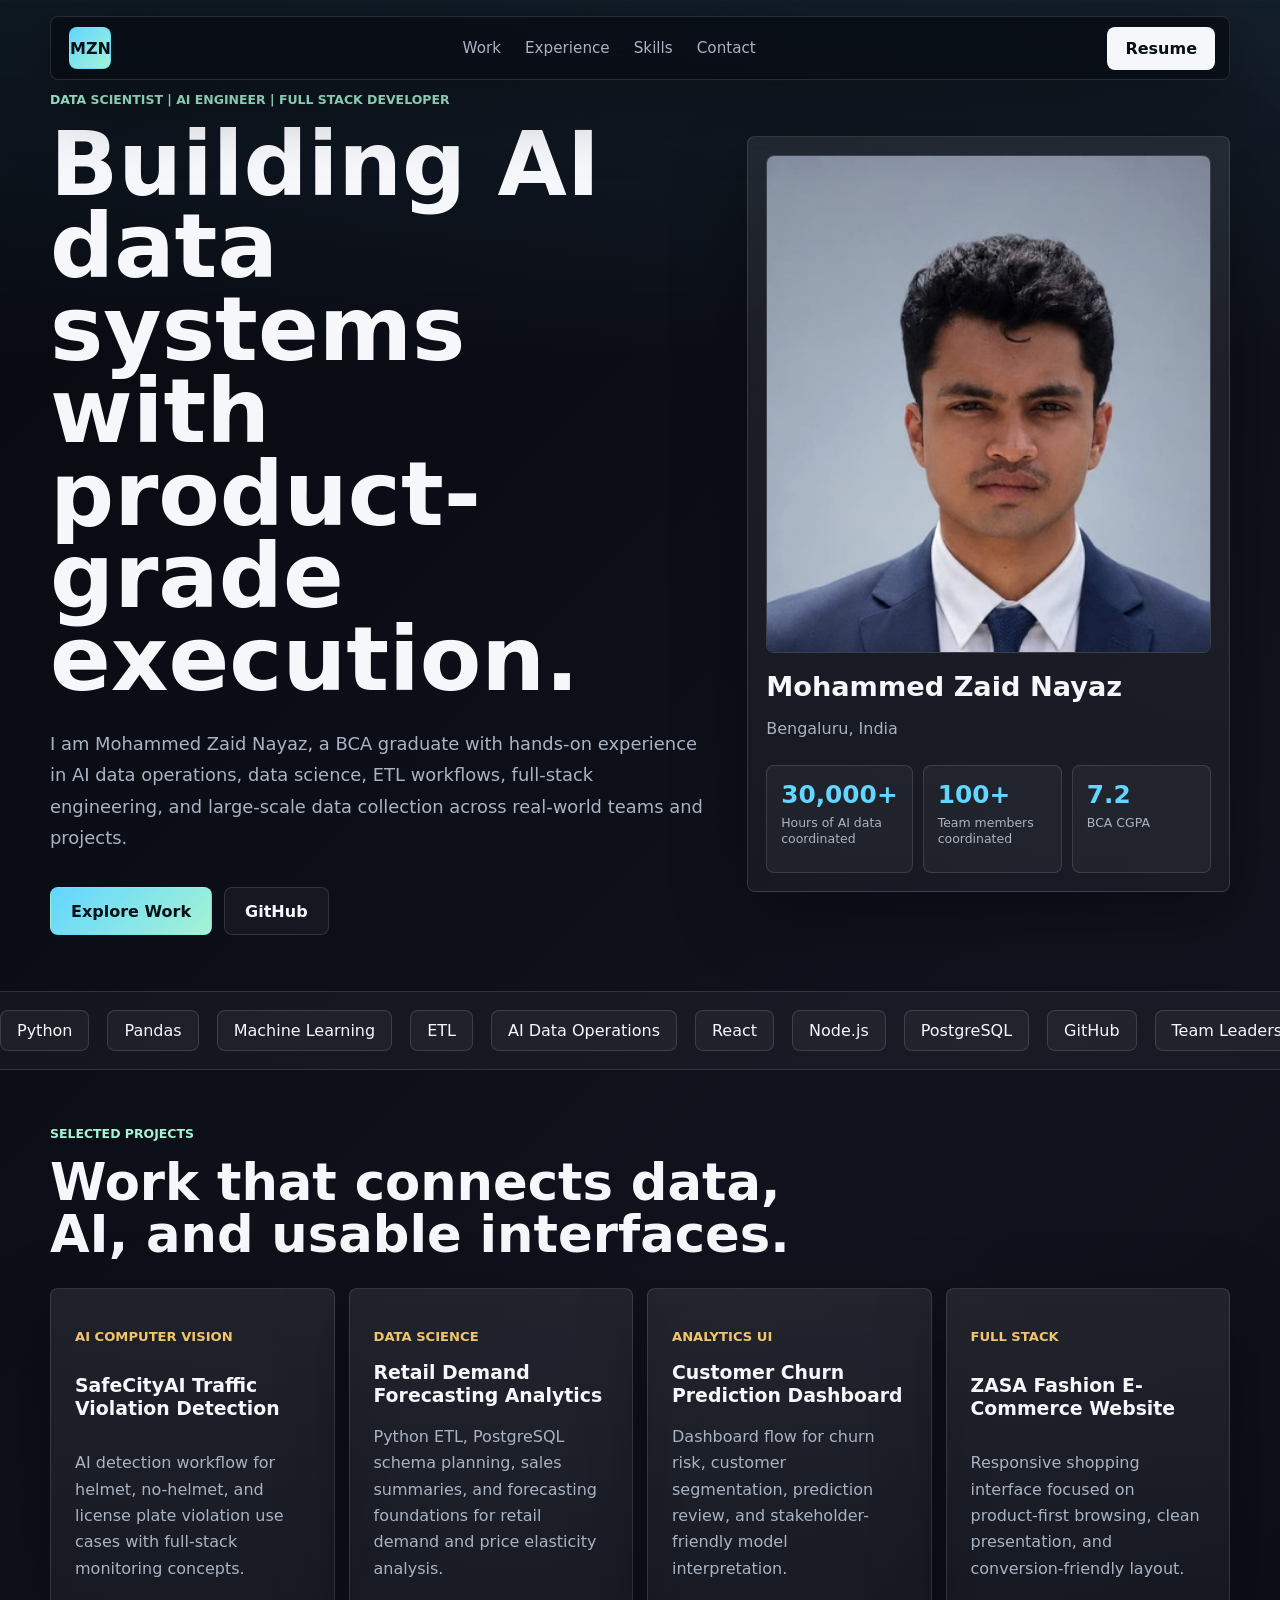
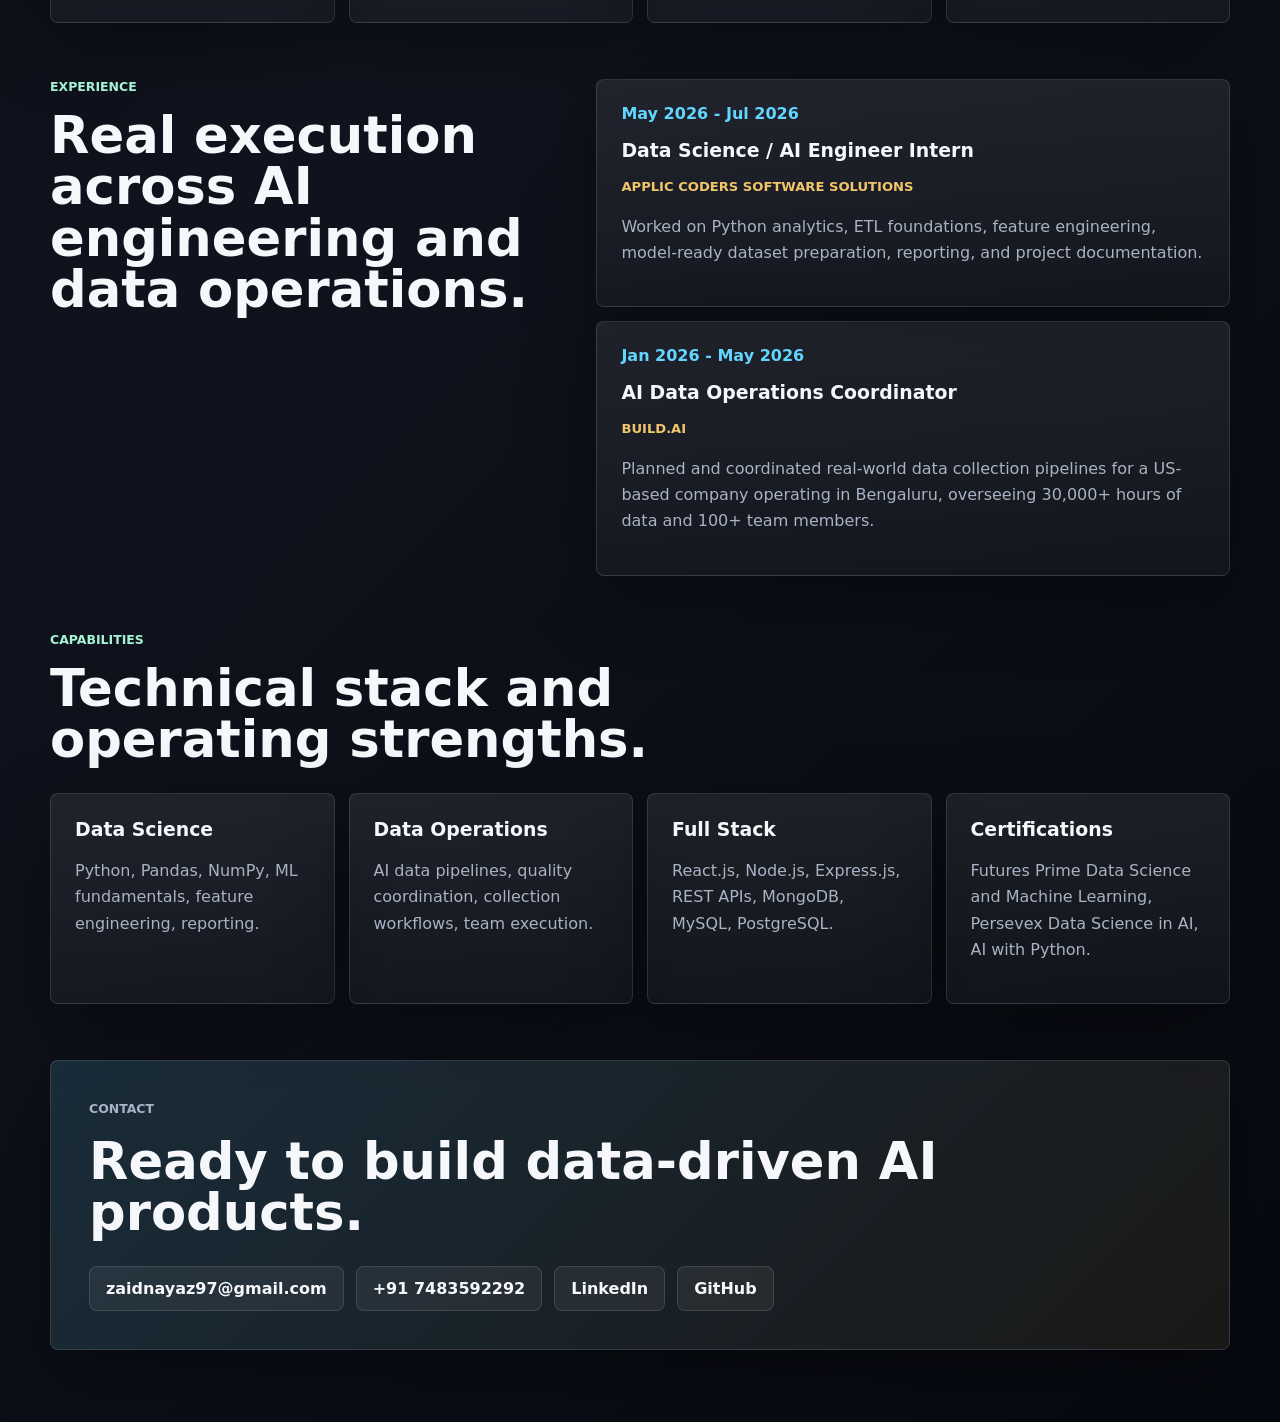
==== index.html @ 38d58bc2 "fix resume spacing and refresh portfolio assets" ====
<!doctype html>
<html lang="en">
  <head>
    <meta charset="utf-8" />
    <meta name="viewport" content="width=device-width, initial-scale=1" />
    <title>Mohammed Zaid Nayaz | Data Scientist & AI Engineer</title>
    <meta
      name="description"
      content="Portfolio of Mohammed Zaid Nayaz, Data Scientist, AI Engineer, AI Data Operations Coordinator, and Full Stack Developer."
    />
    <link rel="stylesheet" href="styles.css?v=20260729-full" />
  </head>
  <body>
    <div class="progress" aria-hidden="true"></div>

    <header class="nav-shell">
      <a class="logo" href="#home">MZN</a>
      <nav aria-label="Primary navigation">
        <a href="#work">Work</a>
        <a href="#experience">Experience</a>
        <a href="#skills">Skills</a>
        <a href="#contact">Contact</a>
      </nav>
      <a class="nav-cta" href="Mohammed_Zaid_Nayaz_Rachan_Style_Resume.pdf">Resume</a>
    </header>

    <main id="home">
      <section class="hero section-panel">
        <div class="hero-copy reveal">
          <p class="eyebrow">Data Scientist | AI Engineer | Full Stack Developer</p>
          <h1>Building AI data systems with product-grade execution.</h1>
          <p class="hero-text">
            I am Mohammed Zaid Nayaz, a BCA graduate with hands-on experience in AI
            data operations, data science, ETL workflows, full-stack engineering,
            and large-scale data collection across real-world teams and projects.
          </p>
          <div class="hero-actions">
            <a class="button primary" href="#work">Explore Work</a>
            <a class="button ghost" href="https://github.com/zaidnayaz" target="_blank" rel="noreferrer">GitHub</a>
          </div>
        </div>

        <aside class="identity-card reveal">
          <div class="portrait-wrap">
            <img src="assets/zaid_headshot_square.jpg" alt="Mohammed Zaid Nayaz professional photo" />
          </div>
          <div>
            <h2>Mohammed Zaid Nayaz</h2>
            <p>Bengaluru, India</p>
          </div>
          <dl>
            <div>
              <dt>30,000+</dt>
              <dd>Hours of AI data coordinated</dd>
            </div>
            <div>
              <dt>100+</dt>
              <dd>Team members coordinated</dd>
            </div>
            <div>
              <dt>7.2</dt>
              <dd>BCA CGPA</dd>
            </div>
          </dl>
        </aside>
      </section>

      <section class="ticker" aria-label="Core skill highlights">
        <div class="ticker-track">
          <span>Python</span>
          <span>Pandas</span>
          <span>Machine Learning</span>
          <span>ETL</span>
          <span>AI Data Operations</span>
          <span>React</span>
          <span>Node.js</span>
          <span>PostgreSQL</span>
          <span>GitHub</span>
          <span>Team Leadership</span>
        </div>
      </section>

      <section id="work" class="section-panel">
        <div class="section-heading reveal">
          <p class="eyebrow">Selected Projects</p>
          <h2>Work that connects data, AI, and usable interfaces.</h2>
        </div>

        <div class="project-grid">
          <article class="project-card reveal">
            <p class="project-kicker">AI Computer Vision</p>
            <h3>SafeCityAI Traffic Violation Detection</h3>
            <p>
              AI detection workflow for helmet, no-helmet, and license plate
              violation use cases with full-stack monitoring concepts.
            </p>
          </article>

          <article class="project-card reveal">
            <p class="project-kicker">Data Science</p>
            <h3>Retail Demand Forecasting Analytics</h3>
            <p>
              Python ETL, PostgreSQL schema planning, sales summaries, and forecasting
              foundations for retail demand and price elasticity analysis.
            </p>
          </article>

          <article class="project-card reveal">
            <p class="project-kicker">Analytics UI</p>
            <h3>Customer Churn Prediction Dashboard</h3>
            <p>
              Dashboard flow for churn risk, customer segmentation, prediction review,
              and stakeholder-friendly model interpretation.
            </p>
          </article>

          <article class="project-card reveal">
            <p class="project-kicker">Full Stack</p>
            <h3>ZASA Fashion E-Commerce Website</h3>
            <p>
              Responsive shopping interface focused on product-first browsing,
              clean presentation, and conversion-friendly layout.
            </p>
          </article>
        </div>
      </section>

      <section id="experience" class="section-panel split">
        <div class="section-heading reveal">
          <p class="eyebrow">Experience</p>
          <h2>Real execution across AI engineering and data operations.</h2>
        </div>

        <div class="timeline">
          <article class="timeline-item reveal">
            <span>May 2026 - Jul 2026</span>
            <h3>Data Science / AI Engineer Intern</h3>
            <p class="company">Applic Coders Software Solutions</p>
            <p>
              Worked on Python analytics, ETL foundations, feature engineering,
              model-ready dataset preparation, reporting, and project documentation.
            </p>
          </article>

          <article class="timeline-item reveal">
            <span>Jan 2026 - May 2026</span>
            <h3>AI Data Operations Coordinator</h3>
            <p class="company">BUILD.AI</p>
            <p>
              Planned and coordinated real-world data collection pipelines for a
              US-based company operating in Bengaluru, overseeing 30,000+ hours of
              data and 100+ team members.
            </p>
          </article>
        </div>
      </section>

      <section id="skills" class="section-panel">
        <div class="section-heading reveal">
          <p class="eyebrow">Capabilities</p>
          <h2>Technical stack and operating strengths.</h2>
        </div>

        <div class="skill-matrix">
          <div class="skill-block reveal">
            <h3>Data Science</h3>
            <p>Python, Pandas, NumPy, ML fundamentals, feature engineering, reporting.</p>
          </div>
          <div class="skill-block reveal">
            <h3>Data Operations</h3>
            <p>AI data pipelines, quality coordination, collection workflows, team execution.</p>
          </div>
          <div class="skill-block reveal">
            <h3>Full Stack</h3>
            <p>React.js, Node.js, Express.js, REST APIs, MongoDB, MySQL, PostgreSQL.</p>
          </div>
          <div class="skill-block reveal">
            <h3>Certifications</h3>
            <p>Futures Prime Data Science and Machine Learning, Persevex Data Science in AI, AI with Python.</p>
          </div>
        </div>
      </section>

      <section id="contact" class="contact-panel reveal">
        <p class="eyebrow">Contact</p>
        <h2>Ready to build data-driven AI products.</h2>
        <div class="contact-links">
          <a href="mailto:zaidnayaz97@gmail.com">zaidnayaz97@gmail.com</a>
          <a href="tel:+917483592292">+91 7483592292</a>
          <a href="https://www.linkedin.com/in/mohammed-zaid-nayaz?utm_source=share&utm_campaign=share_via&utm_content=profile&utm_medium=android_app" target="_blank" rel="noreferrer">LinkedIn</a>
          <a href="https://github.com/zaidnayaz" target="_blank" rel="noreferrer">GitHub</a>
        </div>
      </section>
    </main>

    <script src="script.js?v=20260729-full"></script>
  </body>
</html>
---- styles.css ----
:root {
  --bg: #070910;
  --panel: #10151f;
  --panel-2: #151b27;
  --text: #f5f7fb;
  --muted: #a8b3c4;
  --line: rgba(255, 255, 255, 0.12);
  --accent: #62d6ff;
  --accent-2: #a5f3d4;
  --gold: #f2c56b;
  --shadow: 0 22px 70px rgba(0, 0, 0, 0.35);
  font-family: Inter, ui-sans-serif, system-ui, -apple-system, BlinkMacSystemFont, "Segoe UI", sans-serif;
}

* {
  box-sizing: border-box;
}

html {
  scroll-behavior: smooth;
}

body {
  margin: 0;
  color: var(--text);
  background:
    linear-gradient(180deg, rgba(98, 214, 255, 0.08), transparent 360px),
    linear-gradient(135deg, #070910 0%, #10131d 48%, #070910 100%);
  min-height: 100vh;
}

body::before {
  content: "";
  position: fixed;
  inset: 0;
  pointer-events: none;
  opacity: 0.28;
  background-image:
    linear-gradient(rgba(255, 255, 255, 0.05) 1px, transparent 1px),
    linear-gradient(90deg, rgba(255, 255, 255, 0.04) 1px, transparent 1px);
  background-size: 72px 72px;
  mask-image: linear-gradient(to bottom, black, transparent 82%);
}

a {
  color: inherit;
  text-decoration: none;
}

.progress {
  position: fixed;
  top: 0;
  left: 0;
  z-index: 20;
  width: 100%;
  height: 3px;
  background: linear-gradient(90deg, var(--accent), var(--accent-2), var(--gold));
  transform: scaleX(0);
  transform-origin: left;
}

.nav-shell {
  position: sticky;
  top: 16px;
  z-index: 15;
  width: min(1180px, calc(100% - 32px));
  height: 64px;
  margin: 16px auto 0;
  display: flex;
  align-items: center;
  justify-content: space-between;
  gap: 20px;
  padding: 0 14px 0 18px;
  border: 1px solid var(--line);
  border-radius: 8px;
  background: rgba(8, 12, 20, 0.78);
  box-shadow: var(--shadow);
  backdrop-filter: blur(18px);
}

.logo {
  display: grid;
  place-items: center;
  width: 42px;
  height: 42px;
  border: 1px solid rgba(98, 214, 255, 0.45);
  border-radius: 8px;
  color: #071018;
  background: linear-gradient(135deg, var(--accent), var(--accent-2));
  font-weight: 900;
  letter-spacing: 0;
}

nav {
  display: flex;
  align-items: center;
  gap: 24px;
  color: var(--muted);
  font-size: 0.95rem;
}

nav a,
.contact-links a {
  transition: color 180ms ease, border-color 180ms ease, background 180ms ease;
}

nav a:hover,
.contact-links a:hover {
  color: var(--text);
}

.nav-cta,
.button,
.contact-links a {
  border-radius: 8px;
}

.nav-cta {
  padding: 12px 18px;
  color: #061016;
  background: var(--text);
  font-weight: 800;
}

main {
  position: relative;
  z-index: 1;
}

.section-panel {
  width: min(1180px, calc(100% - 32px));
  margin: 56px auto;
}

.hero {
  min-height: calc(100vh - 110px);
  display: grid;
  grid-template-columns: minmax(0, 1.15fr) minmax(340px, 0.85fr);
  align-items: center;
  gap: 44px;
  margin-top: 12px;
}

.eyebrow {
  margin: 0 0 16px;
  color: var(--accent-2);
  font-size: 0.78rem;
  font-weight: 800;
  letter-spacing: 0;
  text-transform: uppercase;
}

h1,
h2,
h3,
p {
  overflow-wrap: anywhere;
}

h1 {
  max-width: 860px;
  margin: 0;
  font-size: clamp(3.15rem, 7vw, 6.8rem);
  line-height: 0.92;
  letter-spacing: 0;
}

h2 {
  margin: 0;
  font-size: clamp(2rem, 4vw, 4rem);
  line-height: 1;
  letter-spacing: 0;
}

h3 {
  margin: 0;
  font-size: 1.18rem;
  line-height: 1.25;
  letter-spacing: 0;
}

.hero-text {
  max-width: 720px;
  margin: 28px 0 0;
  color: var(--muted);
  font-size: 1.12rem;
  line-height: 1.75;
}

.hero-actions {
  display: flex;
  flex-wrap: wrap;
  gap: 12px;
  margin-top: 34px;
}

.button {
  display: inline-flex;
  min-height: 48px;
  align-items: center;
  justify-content: center;
  padding: 0 20px;
  border: 1px solid var(--line);
  font-weight: 800;
}

.button.primary {
  color: #041018;
  border-color: transparent;
  background: linear-gradient(135deg, var(--accent), var(--accent-2));
}

.button.ghost {
  color: var(--text);
  background: rgba(255, 255, 255, 0.04);
}

.identity-card,
.project-card,
.timeline-item,
.skill-block,
.contact-panel {
  border: 1px solid var(--line);
  border-radius: 8px;
  background: linear-gradient(180deg, rgba(255, 255, 255, 0.08), rgba(255, 255, 255, 0.035));
  box-shadow: var(--shadow);
}

.identity-card {
  padding: 18px;
  transform: rotate(1.5deg);
}

.portrait-wrap {
  aspect-ratio: 1 / 1.12;
  overflow: hidden;
  border-radius: 8px;
  border: 1px solid rgba(255, 255, 255, 0.16);
  background: var(--panel-2);
}

.portrait-wrap img {
  width: 100%;
  height: 100%;
  display: block;
  object-fit: cover;
  object-position: center 18%;
  filter: saturate(0.98) contrast(1.03);
}

.identity-card h2 {
  margin-top: 20px;
  font-size: 1.7rem;
}

.identity-card p,
.project-card p,
.timeline-item p,
.skill-block p,
.contact-panel p {
  color: var(--muted);
  line-height: 1.65;
}

.identity-card dl {
  display: grid;
  grid-template-columns: repeat(3, 1fr);
  gap: 10px;
  margin: 22px 0 0;
}

.identity-card dl div {
  min-height: 108px;
  padding: 14px;
  border: 1px solid var(--line);
  border-radius: 8px;
  background: rgba(255, 255, 255, 0.045);
}

dt {
  color: var(--accent);
  font-size: 1.55rem;
  font-weight: 900;
}

dd {
  margin: 6px 0 0;
  color: var(--muted);
  font-size: 0.78rem;
  line-height: 1.35;
}

.ticker {
  overflow: hidden;
  border-block: 1px solid var(--line);
  background: rgba(255, 255, 255, 0.035);
}

.ticker-track {
  display: flex;
  width: max-content;
  gap: 18px;
  padding: 18px 0;
  animation: marquee 22s linear infinite;
}

.ticker span {
  padding: 10px 16px;
  border: 1px solid rgba(255, 255, 255, 0.13);
  border-radius: 8px;
  color: var(--text);
  background: rgba(255, 255, 255, 0.045);
  white-space: nowrap;
}

@keyframes marquee {
  from {
    transform: translateX(100vw);
  }
  to {
    transform: translateX(-100%);
  }
}

.section-heading {
  max-width: 760px;
  margin-bottom: 28px;
}

.project-grid,
.skill-matrix {
  display: grid;
  grid-template-columns: repeat(4, minmax(0, 1fr));
  gap: 14px;
}

.project-card,
.skill-block,
.timeline-item {
  padding: 24px;
}

.project-card {
  min-height: 292px;
  display: flex;
  flex-direction: column;
  justify-content: space-between;
}

.project-kicker,
.company {
  color: var(--gold) !important;
  font-size: 0.82rem;
  font-weight: 800;
  text-transform: uppercase;
}

.split {
  display: grid;
  grid-template-columns: minmax(0, 0.9fr) minmax(0, 1.1fr);
  gap: 28px;
  align-items: start;
}

.timeline {
  display: grid;
  gap: 14px;
}

.timeline-item span {
  display: inline-flex;
  margin-bottom: 16px;
  color: var(--accent);
  font-weight: 900;
}

.skill-block {
  min-height: 190px;
}

.contact-panel {
  width: min(1180px, calc(100% - 32px));
  margin: 56px auto 72px;
  padding: 38px;
  background: linear-gradient(135deg, rgba(98, 214, 255, 0.14), rgba(242, 197, 107, 0.08));
}

.contact-links {
  display: flex;
  flex-wrap: wrap;
  gap: 12px;
  margin-top: 28px;
}

.contact-links a {
  padding: 12px 16px;
  border: 1px solid var(--line);
  background: rgba(255, 255, 255, 0.06);
  color: var(--text);
  font-weight: 800;
}

.reveal {
  opacity: 0;
  transform: translateY(24px);
  transition: opacity 650ms ease, transform 650ms ease;
}

.reveal.visible {
  opacity: 1;
  transform: translateY(0);
}

@media (max-width: 980px) {
  .hero,
  .split {
    grid-template-columns: 1fr;
  }

  .identity-card {
    max-width: 520px;
    transform: none;
  }

  .project-grid,
  .skill-matrix {
    grid-template-columns: repeat(2, minmax(0, 1fr));
  }
}

@media (max-width: 720px) {
  .nav-shell {
    top: 8px;
    width: calc(100% - 16px);
    height: auto;
    min-height: 62px;
    flex-wrap: wrap;
    justify-content: center;
    padding: 10px;
  }

  .logo {
    width: 38px;
    height: 38px;
  }

  nav {
    order: 3;
    width: 100%;
    justify-content: center;
    gap: 14px;
    font-size: 0.84rem;
  }

  .section-panel,
  .contact-panel {
    width: calc(100% - 20px);
    margin: 38px auto;
  }

  .hero {
    min-height: auto;
    padding-top: 28px;
  }

  h1 {
    font-size: 3.15rem;
  }

  .hero-text {
    font-size: 1rem;
  }

  .project-grid,
  .skill-matrix,
  .identity-card dl {
    grid-template-columns: 1fr;
  }

  .project-card,
  .skill-block,
  .timeline-item,
  .contact-panel {
    padding: 20px;
  }

  .project-card,
  .skill-block {
    min-height: auto;
  }
}
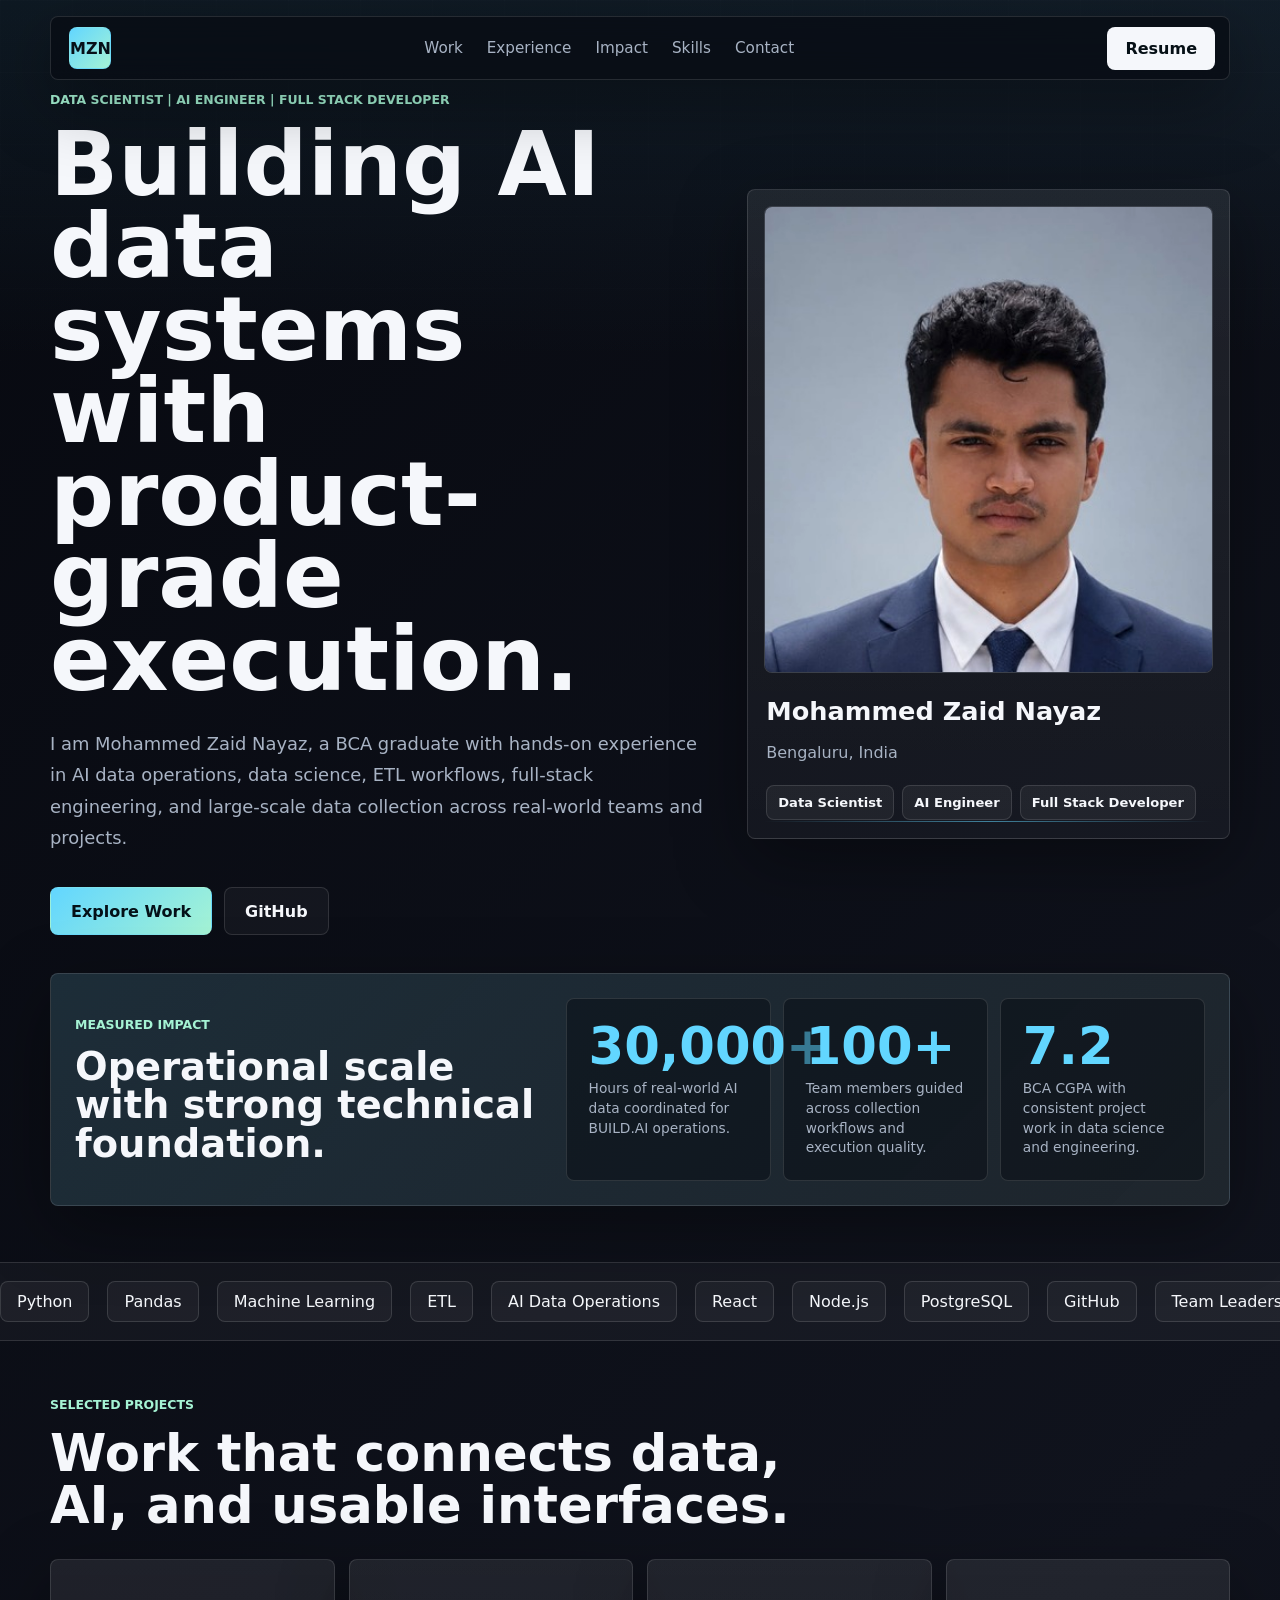
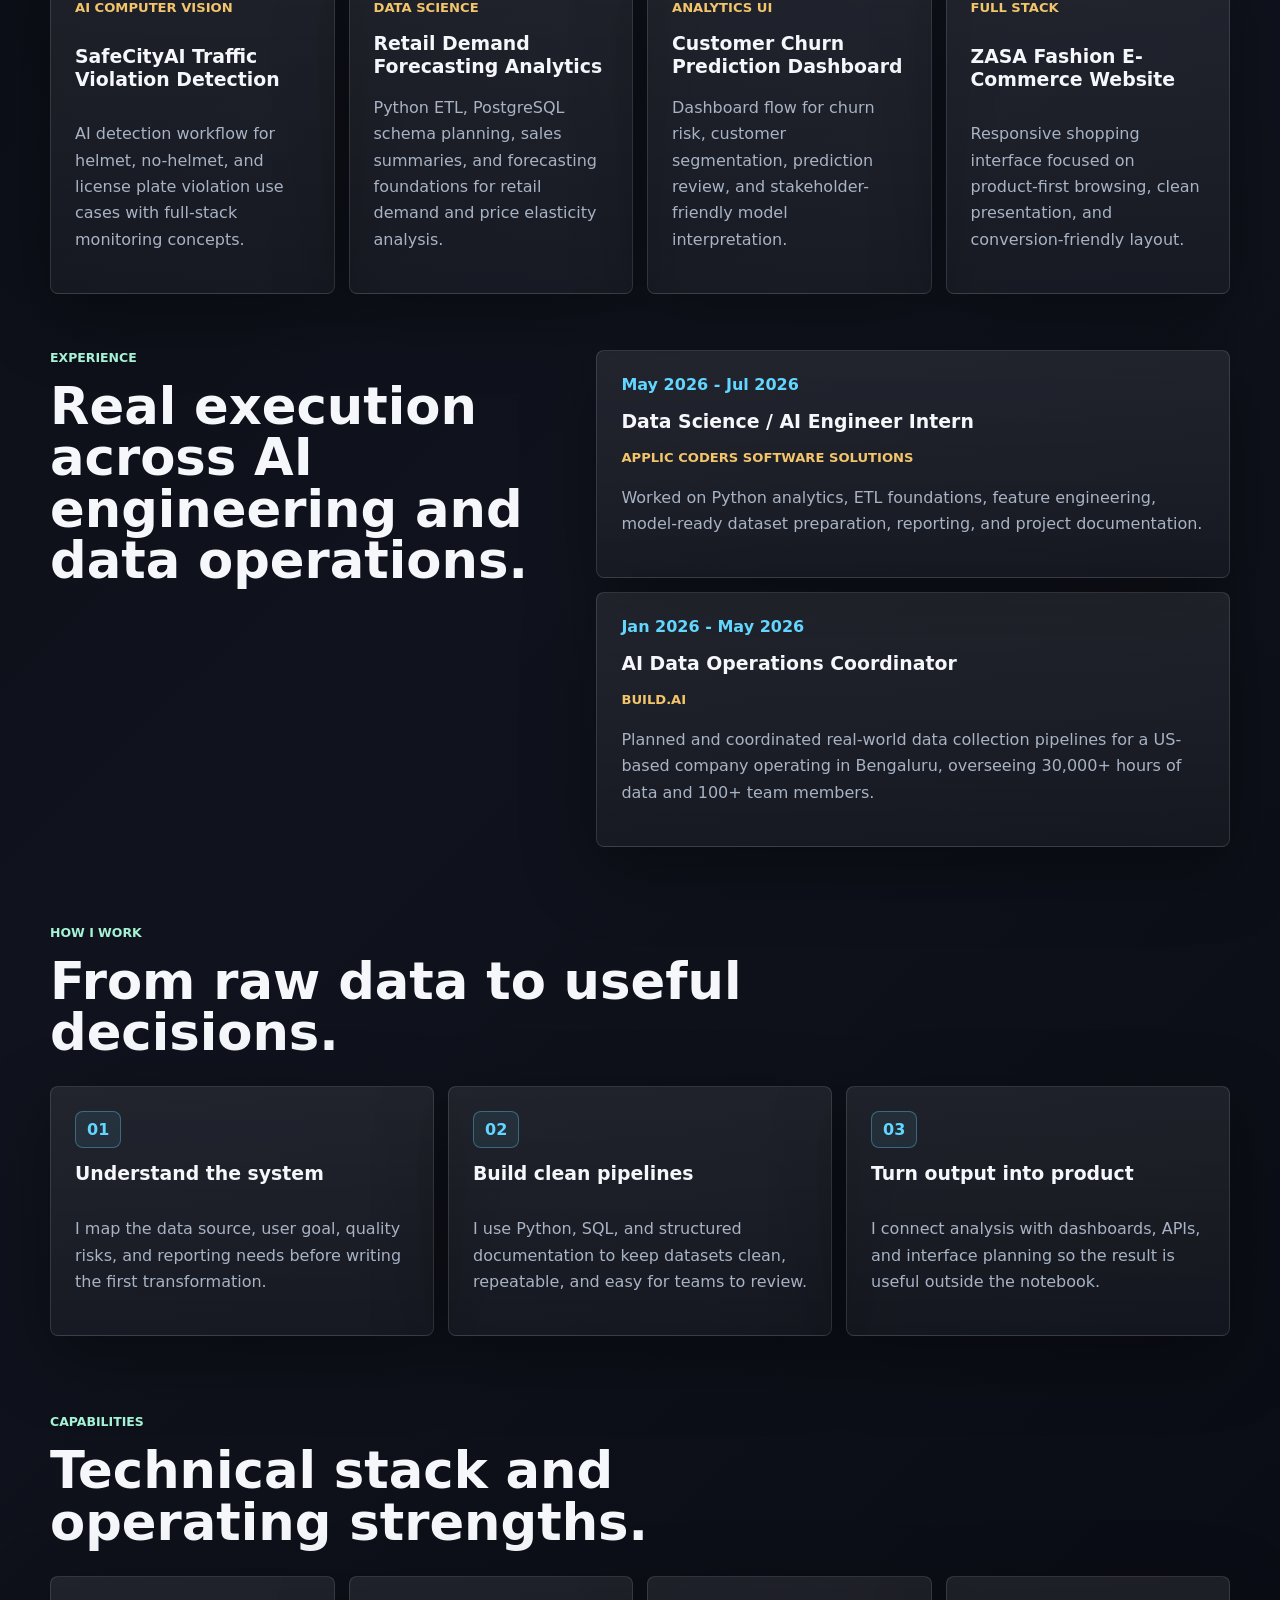
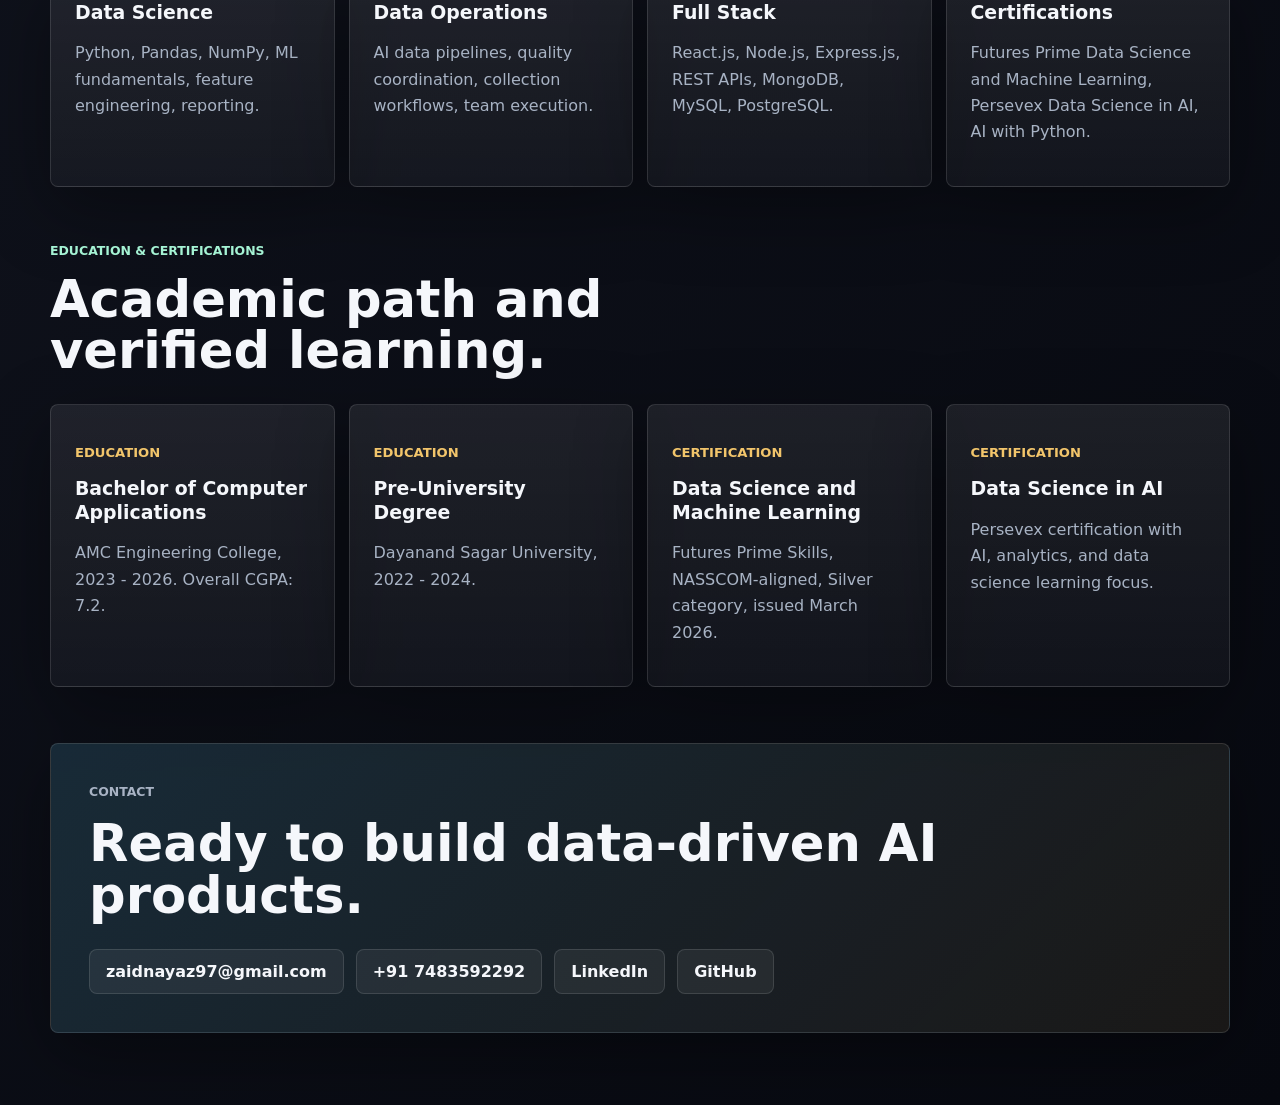
==== commit 9385ea6c: "move portfolio stats into impact section" ====
--- a/index.html
+++ b/index.html
@@ -8,7 +8,7 @@
       name="description"
       content="Portfolio of Mohammed Zaid Nayaz, Data Scientist, AI Engineer, AI Data Operations Coordinator, and Full Stack Developer."
     />
-    <link rel="stylesheet" href="styles.css?v=20260729-full" />
+    <link rel="stylesheet" href="styles.css?v=20260729-depth" />
   </head>
   <body>
     <div class="progress" aria-hidden="true"></div>
@@ -18,6 +18,7 @@
       <nav aria-label="Primary navigation">
         <a href="#work">Work</a>
         <a href="#experience">Experience</a>
+        <a href="#impact">Impact</a>
         <a href="#skills">Skills</a>
         <a href="#contact">Contact</a>
       </nav>
@@ -44,25 +45,37 @@
           <div class="portrait-wrap">
             <img src="assets/zaid_headshot_square.jpg" alt="Mohammed Zaid Nayaz professional photo" />
           </div>
-          <div>
+          <div class="identity-copy">
             <h2>Mohammed Zaid Nayaz</h2>
             <p>Bengaluru, India</p>
-          </div>
-          <dl>
-            <div>
-              <dt>30,000+</dt>
-              <dd>Hours of AI data coordinated</dd>
+            <div class="role-pills" aria-label="Portfolio roles">
+              <span>Data Scientist</span>
+              <span>AI Engineer</span>
+              <span>Full Stack Developer</span>
             </div>
-            <div>
-              <dt>100+</dt>
-              <dd>Team members coordinated</dd>
-            </div>
-            <div>
-              <dt>7.2</dt>
-              <dd>BCA CGPA</dd>
-            </div>
-          </dl>
+          </div>
         </aside>
+      </section>
+
+      <section id="impact" class="impact-band section-panel reveal" aria-label="Career impact highlights">
+        <div class="impact-copy">
+          <p class="eyebrow">Measured Impact</p>
+          <h2>Operational scale with strong technical foundation.</h2>
+        </div>
+        <dl class="impact-grid">
+          <div>
+            <dt>30,000+</dt>
+            <dd>Hours of real-world AI data coordinated for BUILD.AI operations.</dd>
+          </div>
+          <div>
+            <dt>100+</dt>
+            <dd>Team members guided across collection workflows and execution quality.</dd>
+          </div>
+          <div>
+            <dt>7.2</dt>
+            <dd>BCA CGPA with consistent project work in data science and engineering.</dd>
+          </div>
+        </dl>
       </section>
 
       <section class="ticker" aria-label="Core skill highlights">
@@ -155,6 +168,40 @@
         </div>
       </section>
 
+      <section class="section-panel story-section">
+        <div class="section-heading reveal">
+          <p class="eyebrow">How I Work</p>
+          <h2>From raw data to useful decisions.</h2>
+        </div>
+
+        <div class="story-grid">
+          <article class="story-card reveal">
+            <span>01</span>
+            <h3>Understand the system</h3>
+            <p>
+              I map the data source, user goal, quality risks, and reporting needs before
+              writing the first transformation.
+            </p>
+          </article>
+          <article class="story-card reveal">
+            <span>02</span>
+            <h3>Build clean pipelines</h3>
+            <p>
+              I use Python, SQL, and structured documentation to keep datasets clean,
+              repeatable, and easy for teams to review.
+            </p>
+          </article>
+          <article class="story-card reveal">
+            <span>03</span>
+            <h3>Turn output into product</h3>
+            <p>
+              I connect analysis with dashboards, APIs, and interface planning so the
+              result is useful outside the notebook.
+            </p>
+          </article>
+        </div>
+      </section>
+
       <section id="skills" class="section-panel">
         <div class="section-heading reveal">
           <p class="eyebrow">Capabilities</p>
@@ -178,6 +225,36 @@
             <h3>Certifications</h3>
             <p>Futures Prime Data Science and Machine Learning, Persevex Data Science in AI, AI with Python.</p>
           </div>
+        </div>
+      </section>
+
+      <section class="section-panel credentials-section">
+        <div class="section-heading reveal">
+          <p class="eyebrow">Education & Certifications</p>
+          <h2>Academic path and verified learning.</h2>
+        </div>
+
+        <div class="credential-grid">
+          <article class="credential-card reveal">
+            <p class="project-kicker">Education</p>
+            <h3>Bachelor of Computer Applications</h3>
+            <p>AMC Engineering College, 2023 - 2026. Overall CGPA: 7.2.</p>
+          </article>
+          <article class="credential-card reveal">
+            <p class="project-kicker">Education</p>
+            <h3>Pre-University Degree</h3>
+            <p>Dayanand Sagar University, 2022 - 2024.</p>
+          </article>
+          <article class="credential-card reveal">
+            <p class="project-kicker">Certification</p>
+            <h3>Data Science and Machine Learning</h3>
+            <p>Futures Prime Skills, NASSCOM-aligned, Silver category, issued March 2026.</p>
+          </article>
+          <article class="credential-card reveal">
+            <p class="project-kicker">Certification</p>
+            <h3>Data Science in AI</h3>
+            <p>Persevex certification with AI, analytics, and data science learning focus.</p>
+          </article>
         </div>
       </section>
 
@@ -193,6 +270,6 @@
       </section>
     </main>
 
-    <script src="script.js?v=20260729-full"></script>
+    <script src="script.js?v=20260729-depth"></script>
   </body>
 </html>
--- a/styles.css
+++ b/styles.css
@@ -219,6 +219,8 @@
 .project-card,
 .timeline-item,
 .skill-block,
+.story-card,
+.credential-card,
 .contact-panel {
   border: 1px solid var(--line);
   border-radius: 8px;
@@ -227,12 +229,22 @@
 }
 
 .identity-card {
-  padding: 18px;
-  transform: rotate(1.5deg);
+  padding: 16px;
+  transform: rotate(0.75deg);
+  position: relative;
+  overflow: hidden;
+}
+
+.identity-card::after {
+  content: "";
+  position: absolute;
+  inset: auto 16px 16px;
+  height: 1px;
+  background: linear-gradient(90deg, transparent, rgba(98, 214, 255, 0.55), transparent);
 }
 
 .portrait-wrap {
-  aspect-ratio: 1 / 1.12;
+  aspect-ratio: 1 / 1.04;
   overflow: hidden;
   border-radius: 8px;
   border: 1px solid rgba(255, 255, 255, 0.16);
@@ -244,37 +256,45 @@
   height: 100%;
   display: block;
   object-fit: cover;
-  object-position: center 18%;
+  object-position: center 16%;
   filter: saturate(0.98) contrast(1.03);
+}
+
+.identity-copy {
+  padding: 6px 2px 2px;
 }
 
 .identity-card h2 {
   margin-top: 20px;
-  font-size: 1.7rem;
+  font-size: clamp(1.55rem, 2vw, 2.1rem);
 }
 
 .identity-card p,
 .project-card p,
 .timeline-item p,
 .skill-block p,
+.story-card p,
+.credential-card p,
 .contact-panel p {
   color: var(--muted);
   line-height: 1.65;
 }
 
-.identity-card dl {
-  display: grid;
-  grid-template-columns: repeat(3, 1fr);
-  gap: 10px;
-  margin: 22px 0 0;
-}
-
-.identity-card dl div {
-  min-height: 108px;
-  padding: 14px;
+.role-pills {
+  display: flex;
+  flex-wrap: wrap;
+  gap: 8px;
+  margin-top: 18px;
+}
+
+.role-pills span {
+  padding: 9px 11px;
   border: 1px solid var(--line);
   border-radius: 8px;
-  background: rgba(255, 255, 255, 0.045);
+  background: rgba(255, 255, 255, 0.055);
+  color: var(--text);
+  font-size: 0.82rem;
+  font-weight: 800;
 }
 
 dt {
@@ -286,8 +306,53 @@
 dd {
   margin: 6px 0 0;
   color: var(--muted);
-  font-size: 0.78rem;
-  line-height: 1.35;
+  font-size: 0.86rem;
+  line-height: 1.45;
+}
+
+.impact-band {
+  display: grid;
+  grid-template-columns: minmax(0, 0.85fr) minmax(0, 1.15fr);
+  align-items: stretch;
+  gap: 18px;
+  margin-top: -18px;
+  padding: 24px;
+  border: 1px solid var(--line);
+  border-radius: 8px;
+  background:
+    linear-gradient(135deg, rgba(98, 214, 255, 0.12), rgba(165, 243, 212, 0.05)),
+    rgba(255, 255, 255, 0.035);
+  box-shadow: var(--shadow);
+}
+
+.impact-copy {
+  display: flex;
+  flex-direction: column;
+  justify-content: center;
+}
+
+.impact-copy h2 {
+  font-size: clamp(1.8rem, 3vw, 3.1rem);
+}
+
+.impact-grid {
+  display: grid;
+  grid-template-columns: repeat(3, minmax(0, 1fr));
+  gap: 12px;
+  margin: 0;
+}
+
+.impact-grid div {
+  min-height: 158px;
+  padding: 22px;
+  border: 1px solid var(--line);
+  border-radius: 8px;
+  background: rgba(6, 9, 16, 0.45);
+}
+
+.impact-grid dt {
+  font-size: clamp(2rem, 4vw, 3.2rem);
+  line-height: 1;
 }
 
 .ticker {
@@ -328,7 +393,8 @@
 }
 
 .project-grid,
-.skill-matrix {
+.skill-matrix,
+.credential-grid {
   display: grid;
   grid-template-columns: repeat(4, minmax(0, 1fr));
   gap: 14px;
@@ -336,7 +402,9 @@
 
 .project-card,
 .skill-block,
-.timeline-item {
+.timeline-item,
+.story-card,
+.credential-card {
   padding: 24px;
 }
 
@@ -378,6 +446,37 @@
   min-height: 190px;
 }
 
+.story-section {
+  padding-block: 22px;
+}
+
+.story-grid {
+  display: grid;
+  grid-template-columns: repeat(3, minmax(0, 1fr));
+  gap: 14px;
+}
+
+.story-card {
+  min-height: 250px;
+  display: flex;
+  flex-direction: column;
+  justify-content: space-between;
+}
+
+.story-card span {
+  width: max-content;
+  padding: 8px 11px;
+  border: 1px solid rgba(98, 214, 255, 0.35);
+  border-radius: 8px;
+  color: var(--accent);
+  background: rgba(98, 214, 255, 0.08);
+  font-weight: 900;
+}
+
+.credential-card {
+  min-height: 214px;
+}
+
 .contact-panel {
   width: min(1180px, calc(100% - 32px));
   margin: 56px auto 72px;
@@ -423,7 +522,14 @@
   }
 
   .project-grid,
-  .skill-matrix {
+  .skill-matrix,
+  .credential-grid,
+  .impact-band,
+  .story-grid {
+    grid-template-columns: 1fr;
+  }
+
+  .impact-grid {
     grid-template-columns: repeat(2, minmax(0, 1fr));
   }
 }
@@ -473,19 +579,34 @@
 
   .project-grid,
   .skill-matrix,
-  .identity-card dl {
+  .credential-grid,
+  .impact-grid,
+  .story-grid {
     grid-template-columns: 1fr;
   }
 
   .project-card,
   .skill-block,
+  .story-card,
+  .credential-card,
   .timeline-item,
   .contact-panel {
     padding: 20px;
   }
 
   .project-card,
-  .skill-block {
+  .skill-block,
+  .story-card,
+  .credential-card {
     min-height: auto;
   }
-}
+
+  .impact-band {
+    padding: 18px;
+    margin-top: 0;
+  }
+
+  .impact-grid div {
+    min-height: auto;
+  }
+}
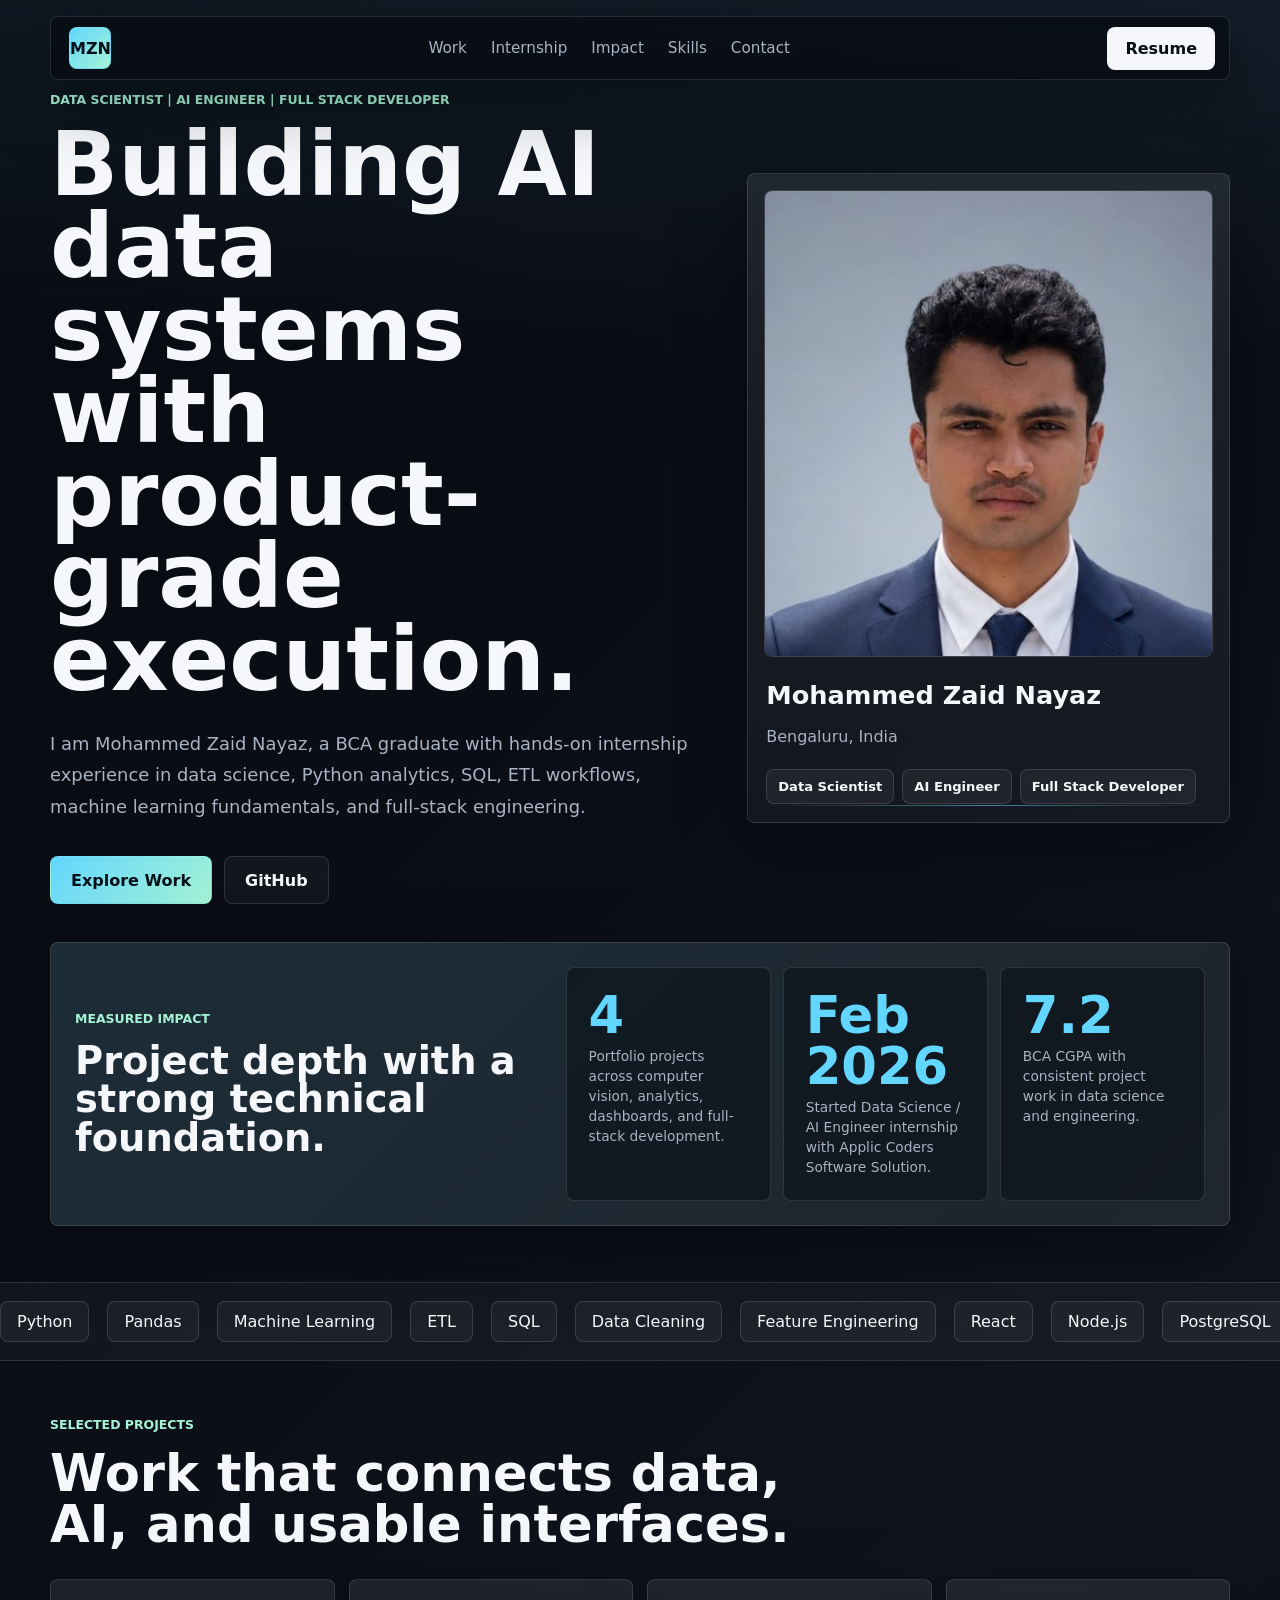
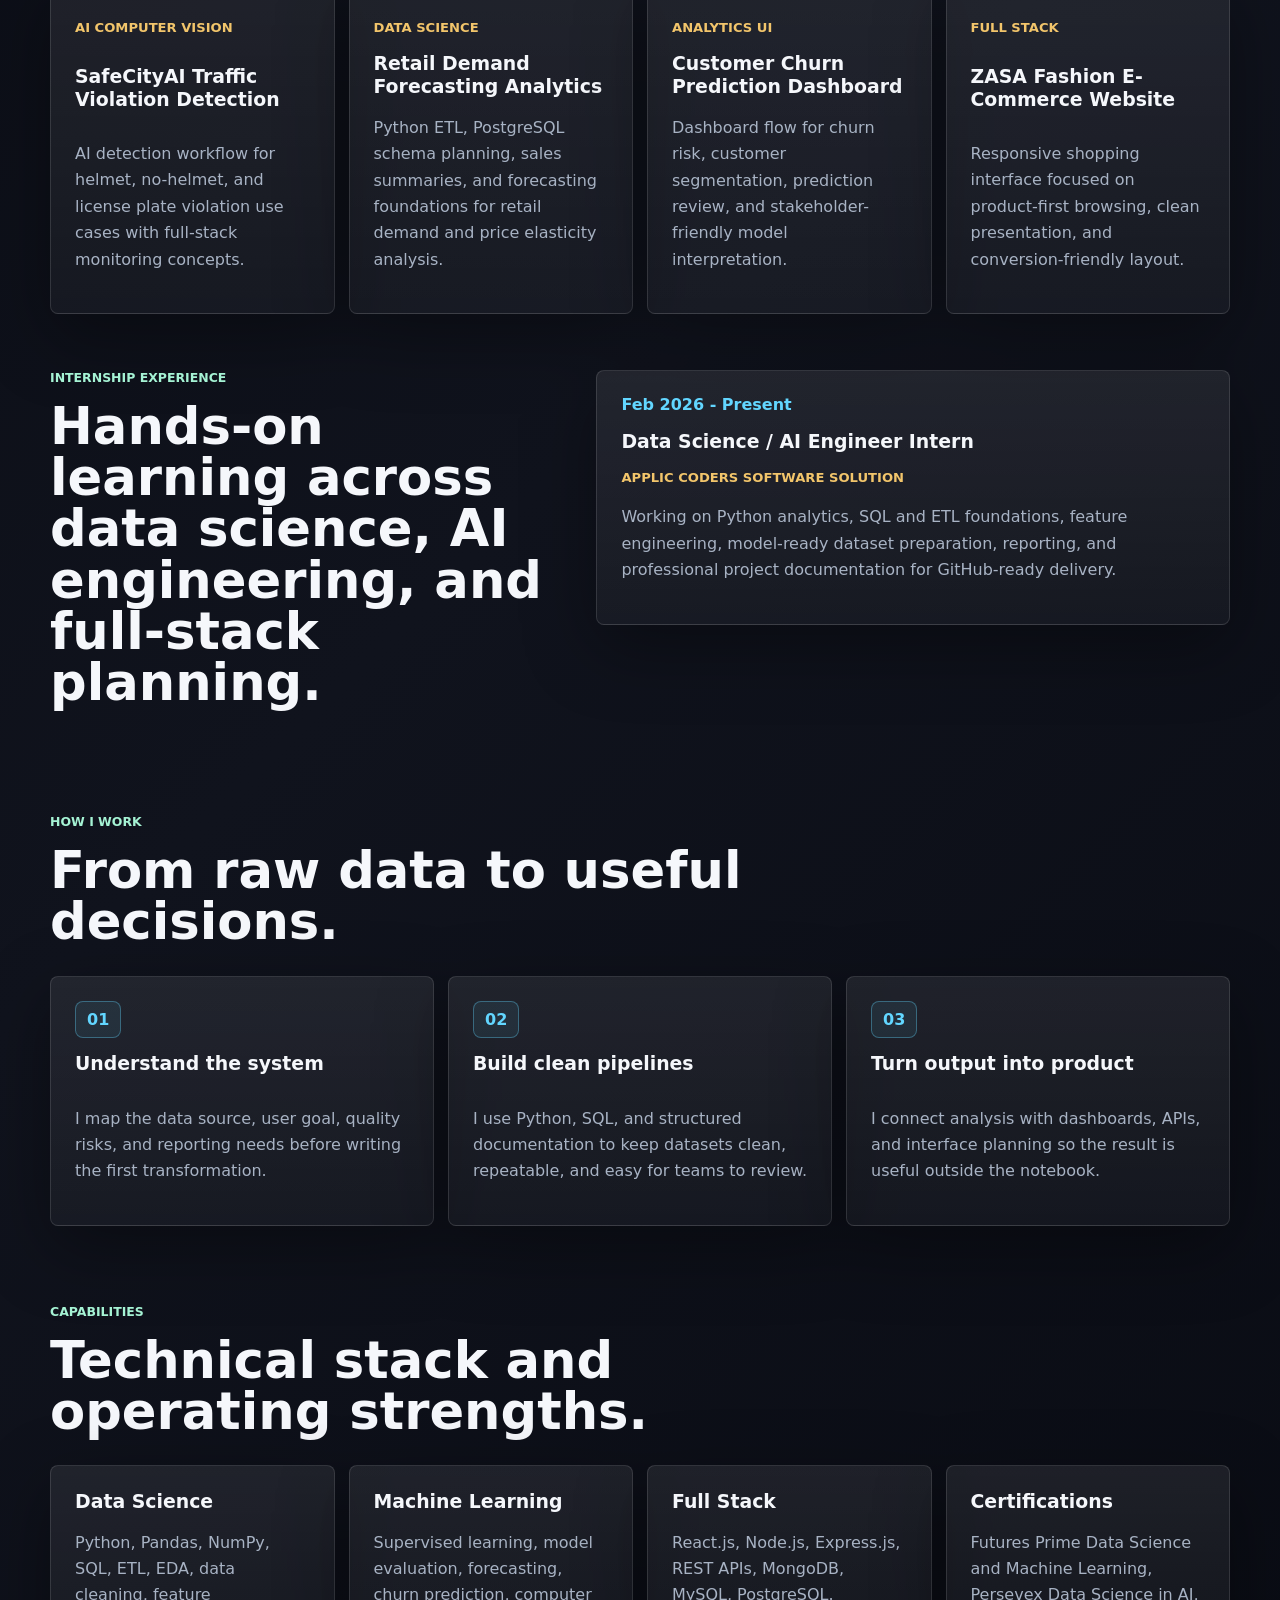
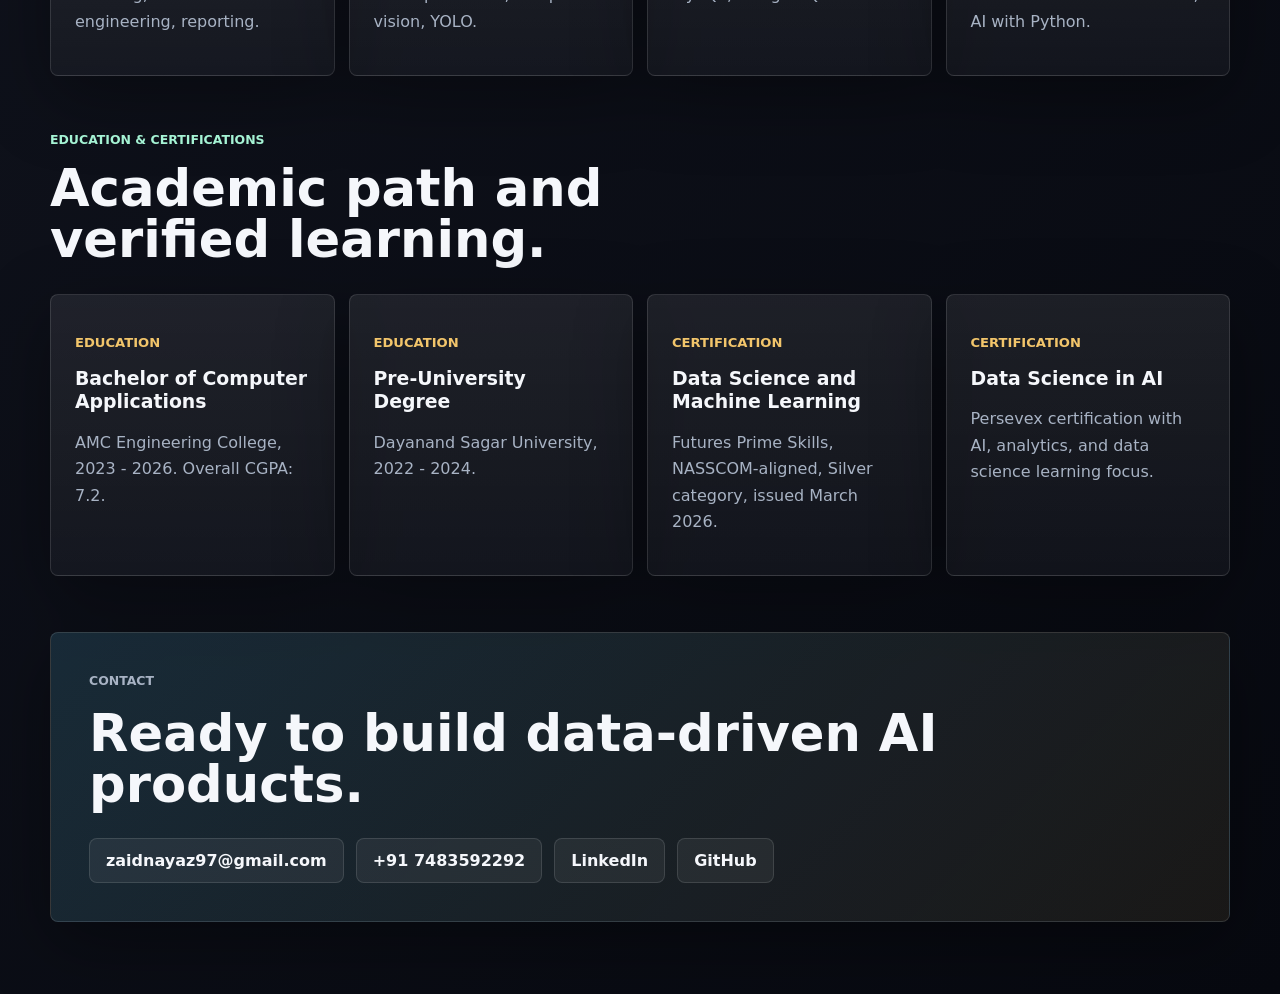
==== commit 5bf43508: "Update resume and remove build ai references" ====
--- a/index.html
+++ b/index.html
@@ -6,9 +6,9 @@
     <title>Mohammed Zaid Nayaz | Data Scientist & AI Engineer</title>
     <meta
       name="description"
-      content="Portfolio of Mohammed Zaid Nayaz, Data Scientist, AI Engineer, AI Data Operations Coordinator, and Full Stack Developer."
+      content="Portfolio of Mohammed Zaid Nayaz, Data Scientist, AI Engineer, and Full Stack Developer focused on Python, SQL, ETL, machine learning, and full-stack projects."
     />
-    <link rel="stylesheet" href="styles.css?v=20260729-depth" />
+    <link rel="stylesheet" href="styles.css?v=20260817-ats" />
   </head>
   <body>
     <div class="progress" aria-hidden="true"></div>
@@ -17,7 +17,7 @@
       <a class="logo" href="#home">MZN</a>
       <nav aria-label="Primary navigation">
         <a href="#work">Work</a>
-        <a href="#experience">Experience</a>
+        <a href="#experience">Internship</a>
         <a href="#impact">Impact</a>
         <a href="#skills">Skills</a>
         <a href="#contact">Contact</a>
@@ -31,9 +31,9 @@
           <p class="eyebrow">Data Scientist | AI Engineer | Full Stack Developer</p>
           <h1>Building AI data systems with product-grade execution.</h1>
           <p class="hero-text">
-            I am Mohammed Zaid Nayaz, a BCA graduate with hands-on experience in AI
-            data operations, data science, ETL workflows, full-stack engineering,
-            and large-scale data collection across real-world teams and projects.
+            I am Mohammed Zaid Nayaz, a BCA graduate with hands-on internship
+            experience in data science, Python analytics, SQL, ETL workflows,
+            machine learning fundamentals, and full-stack engineering.
           </p>
           <div class="hero-actions">
             <a class="button primary" href="#work">Explore Work</a>
@@ -60,16 +60,16 @@
       <section id="impact" class="impact-band section-panel reveal" aria-label="Career impact highlights">
         <div class="impact-copy">
           <p class="eyebrow">Measured Impact</p>
-          <h2>Operational scale with strong technical foundation.</h2>
+          <h2>Project depth with a strong technical foundation.</h2>
         </div>
         <dl class="impact-grid">
           <div>
-            <dt>30,000+</dt>
-            <dd>Hours of real-world AI data coordinated for BUILD.AI operations.</dd>
+            <dt>4</dt>
+            <dd>Portfolio projects across computer vision, analytics, dashboards, and full-stack development.</dd>
           </div>
           <div>
-            <dt>100+</dt>
-            <dd>Team members guided across collection workflows and execution quality.</dd>
+            <dt>Feb 2026</dt>
+            <dd>Started Data Science / AI Engineer internship with Applic Coders Software Solution.</dd>
           </div>
           <div>
             <dt>7.2</dt>
@@ -84,7 +84,9 @@
           <span>Pandas</span>
           <span>Machine Learning</span>
           <span>ETL</span>
-          <span>AI Data Operations</span>
+          <span>SQL</span>
+          <span>Data Cleaning</span>
+          <span>Feature Engineering</span>
           <span>React</span>
           <span>Node.js</span>
           <span>PostgreSQL</span>
@@ -140,29 +142,19 @@
 
       <section id="experience" class="section-panel split">
         <div class="section-heading reveal">
-          <p class="eyebrow">Experience</p>
-          <h2>Real execution across AI engineering and data operations.</h2>
+          <p class="eyebrow">Internship Experience</p>
+          <h2>Hands-on learning across data science, AI engineering, and full-stack planning.</h2>
         </div>
 
         <div class="timeline">
           <article class="timeline-item reveal">
-            <span>May 2026 - Jul 2026</span>
+            <span>Feb 2026 - Present</span>
             <h3>Data Science / AI Engineer Intern</h3>
-            <p class="company">Applic Coders Software Solutions</p>
-            <p>
-              Worked on Python analytics, ETL foundations, feature engineering,
-              model-ready dataset preparation, reporting, and project documentation.
-            </p>
-          </article>
-
-          <article class="timeline-item reveal">
-            <span>Jan 2026 - May 2026</span>
-            <h3>AI Data Operations Coordinator</h3>
-            <p class="company">BUILD.AI</p>
-            <p>
-              Planned and coordinated real-world data collection pipelines for a
-              US-based company operating in Bengaluru, overseeing 30,000+ hours of
-              data and 100+ team members.
+            <p class="company">Applic Coders Software Solution</p>
+            <p>
+              Working on Python analytics, SQL and ETL foundations, feature
+              engineering, model-ready dataset preparation, reporting, and
+              professional project documentation for GitHub-ready delivery.
             </p>
           </article>
         </div>
@@ -211,11 +203,11 @@
         <div class="skill-matrix">
           <div class="skill-block reveal">
             <h3>Data Science</h3>
-            <p>Python, Pandas, NumPy, ML fundamentals, feature engineering, reporting.</p>
-          </div>
-          <div class="skill-block reveal">
-            <h3>Data Operations</h3>
-            <p>AI data pipelines, quality coordination, collection workflows, team execution.</p>
+            <p>Python, Pandas, NumPy, SQL, ETL, EDA, data cleaning, feature engineering, reporting.</p>
+          </div>
+          <div class="skill-block reveal">
+            <h3>Machine Learning</h3>
+            <p>Supervised learning, model evaluation, forecasting, churn prediction, computer vision, YOLO.</p>
           </div>
           <div class="skill-block reveal">
             <h3>Full Stack</h3>
@@ -270,6 +262,6 @@
       </section>
     </main>
 
-    <script src="script.js?v=20260729-depth"></script>
+    <script src="script.js?v=20260817-ats"></script>
   </body>
 </html>
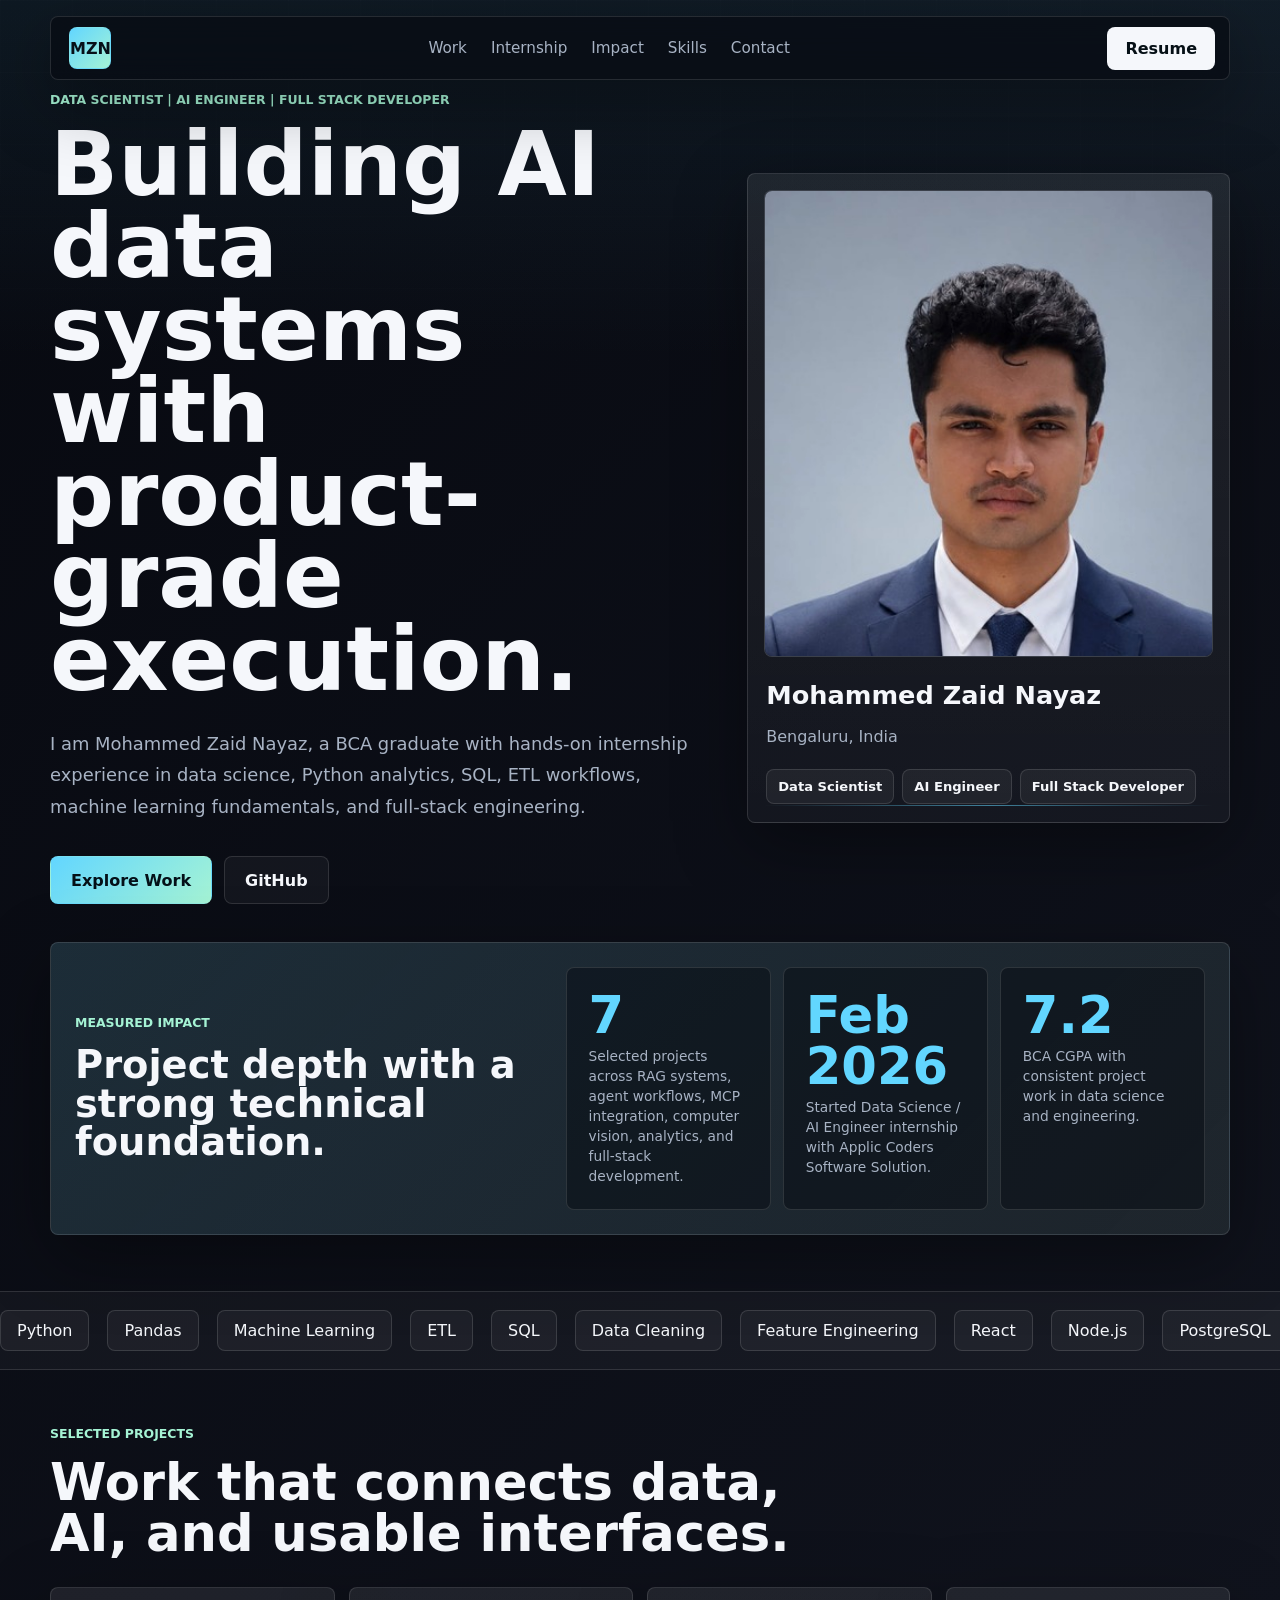
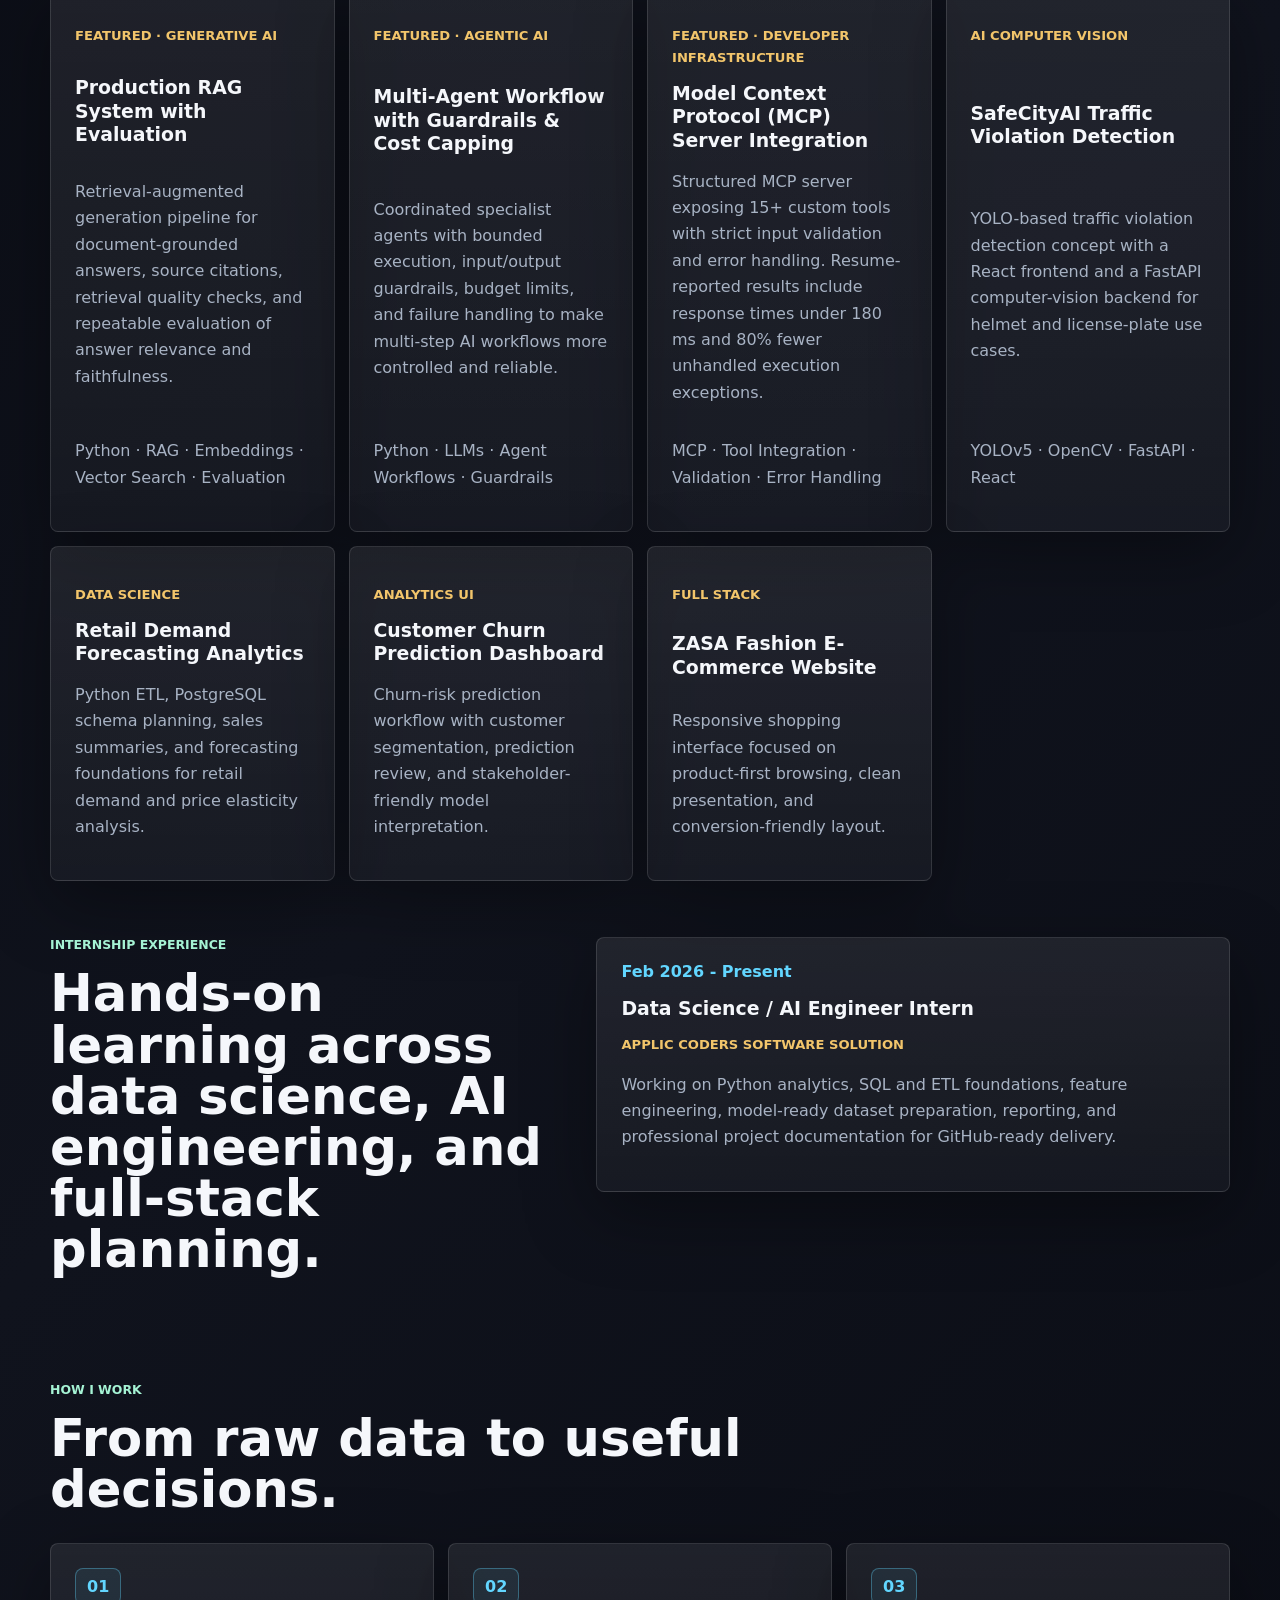
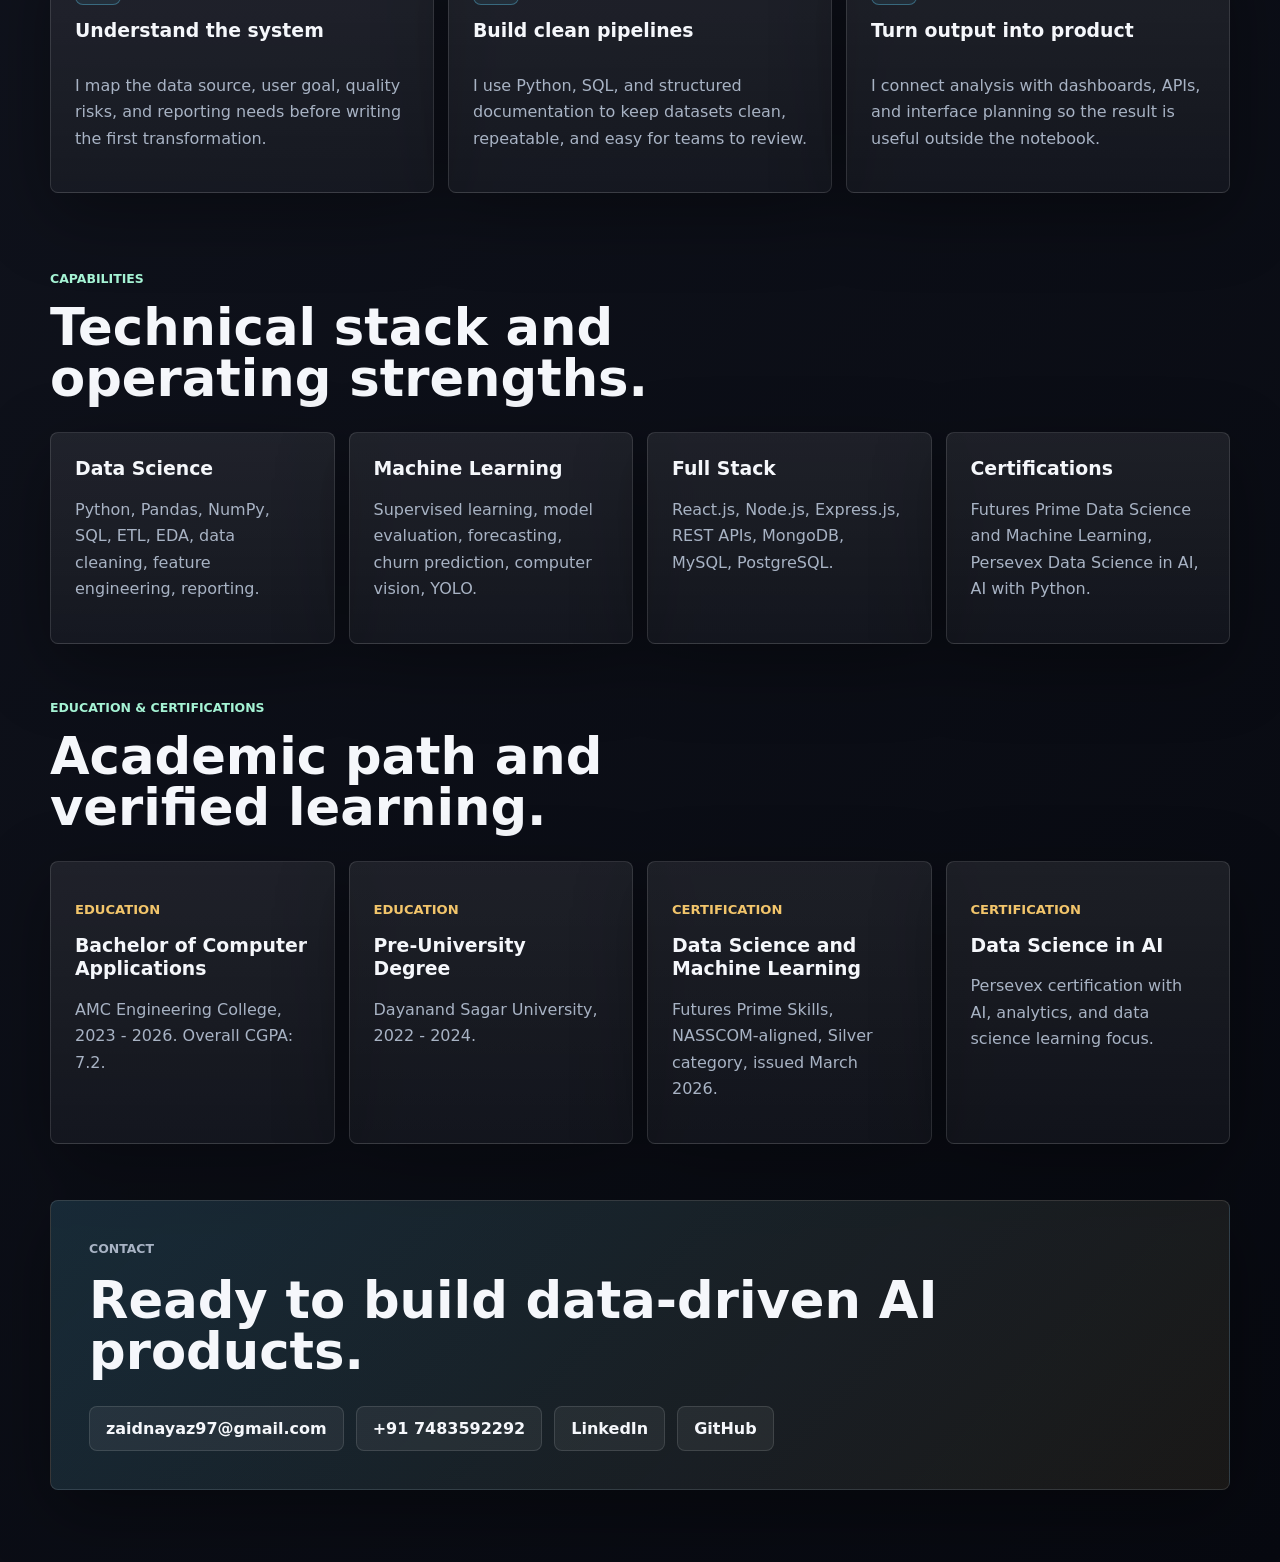
==== commit e4702a5f: "Feature three AI engineering projects in portfolio" ====
--- a/index.html
+++ b/index.html
@@ -8,7 +8,7 @@
       name="description"
       content="Portfolio of Mohammed Zaid Nayaz, Data Scientist, AI Engineer, and Full Stack Developer focused on Python, SQL, ETL, machine learning, and full-stack projects."
     />
-    <link rel="stylesheet" href="styles.css?v=20260817-ats" />
+    <link rel="stylesheet" href="styles.css?v=20260818-clean" />
   </head>
   <body>
     <div class="progress" aria-hidden="true"></div>
@@ -64,8 +64,8 @@
         </div>
         <dl class="impact-grid">
           <div>
-            <dt>4</dt>
-            <dd>Portfolio projects across computer vision, analytics, dashboards, and full-stack development.</dd>
+            <dt>7</dt>
+            <dd>Selected projects across RAG systems, agent workflows, MCP integration, computer vision, analytics, and full-stack development.</dd>
           </div>
           <div>
             <dt>Feb 2026</dt>
@@ -102,13 +102,47 @@
         </div>
 
         <div class="project-grid">
+          <article class="project-card featured-project reveal">
+            <p class="project-kicker">Featured · Generative AI</p>
+            <h3>Production RAG System with Evaluation</h3>
+            <p>
+              Retrieval-augmented generation pipeline for document-grounded answers,
+              source citations, retrieval quality checks, and repeatable evaluation
+              of answer relevance and faithfulness.
+            </p>
+            <p class="project-stack">Python · RAG · Embeddings · Vector Search · Evaluation</p>
+          </article>
+
+          <article class="project-card featured-project reveal">
+            <p class="project-kicker">Featured · Agentic AI</p>
+            <h3>Multi-Agent Workflow with Guardrails &amp; Cost Capping</h3>
+            <p>
+              Coordinated specialist agents with bounded execution, input/output
+              guardrails, budget limits, and failure handling to make multi-step
+              AI workflows more controlled and reliable.
+            </p>
+            <p class="project-stack">Python · LLMs · Agent Workflows · Guardrails</p>
+          </article>
+
+          <article class="project-card featured-project reveal">
+            <p class="project-kicker">Featured · Developer Infrastructure</p>
+            <h3>Model Context Protocol (MCP) Server Integration</h3>
+            <p>
+              Structured MCP server exposing 15+ custom tools with strict input
+              validation and error handling. Resume-reported results include
+              response times under 180 ms and 80% fewer unhandled execution exceptions.
+            </p>
+            <p class="project-stack">MCP · Tool Integration · Validation · Error Handling</p>
+          </article>
+
           <article class="project-card reveal">
             <p class="project-kicker">AI Computer Vision</p>
             <h3>SafeCityAI Traffic Violation Detection</h3>
             <p>
-              AI detection workflow for helmet, no-helmet, and license plate
-              violation use cases with full-stack monitoring concepts.
-            </p>
+              YOLO-based traffic violation detection concept with a React frontend
+              and a FastAPI computer-vision backend for helmet and license-plate use cases.
+            </p>
+            <p class="project-stack">YOLOv5 · OpenCV · FastAPI · React</p>
           </article>
 
           <article class="project-card reveal">
@@ -124,8 +158,8 @@
             <p class="project-kicker">Analytics UI</p>
             <h3>Customer Churn Prediction Dashboard</h3>
             <p>
-              Dashboard flow for churn risk, customer segmentation, prediction review,
-              and stakeholder-friendly model interpretation.
+              Churn-risk prediction workflow with customer segmentation, prediction
+              review, and stakeholder-friendly model interpretation.
             </p>
           </article>
 
@@ -262,6 +296,6 @@
       </section>
     </main>
 
-    <script src="script.js?v=20260817-ats"></script>
+    <script src="script.js?v=20260818-clean"></script>
   </body>
 </html>
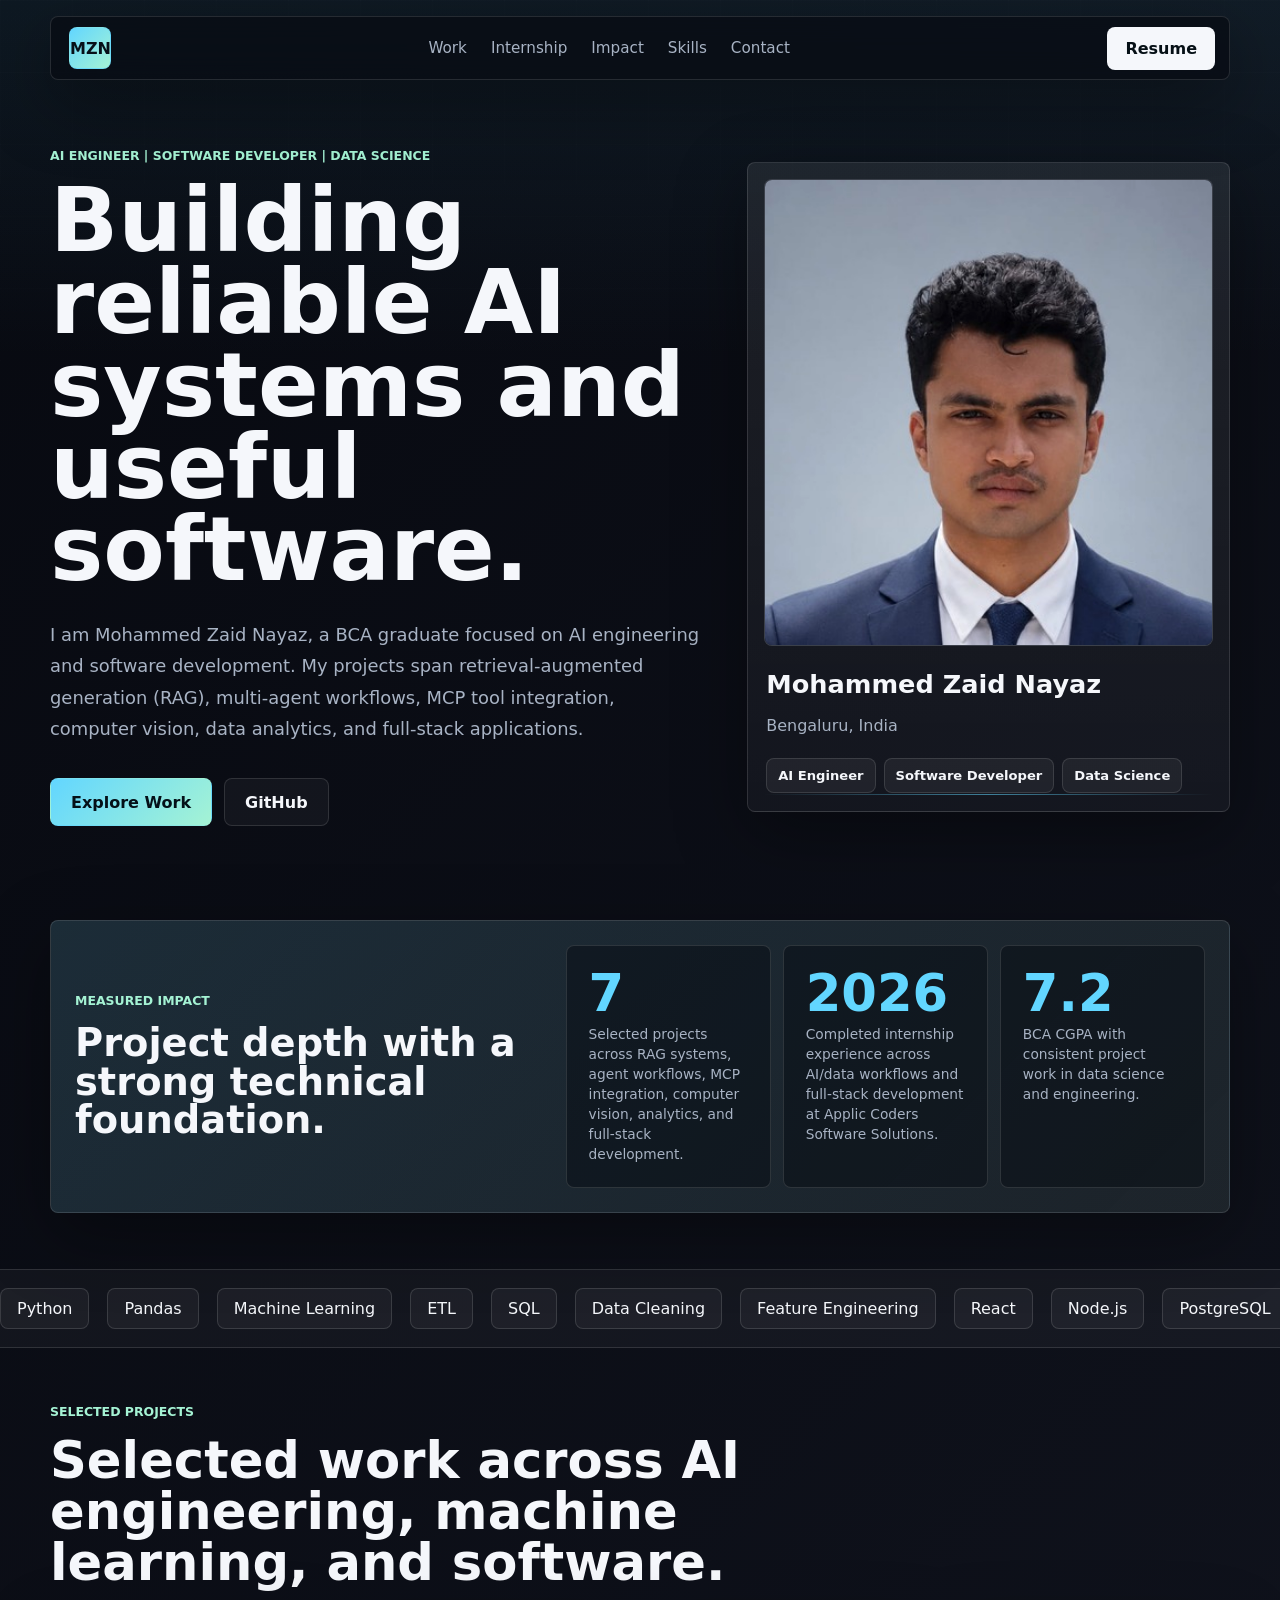
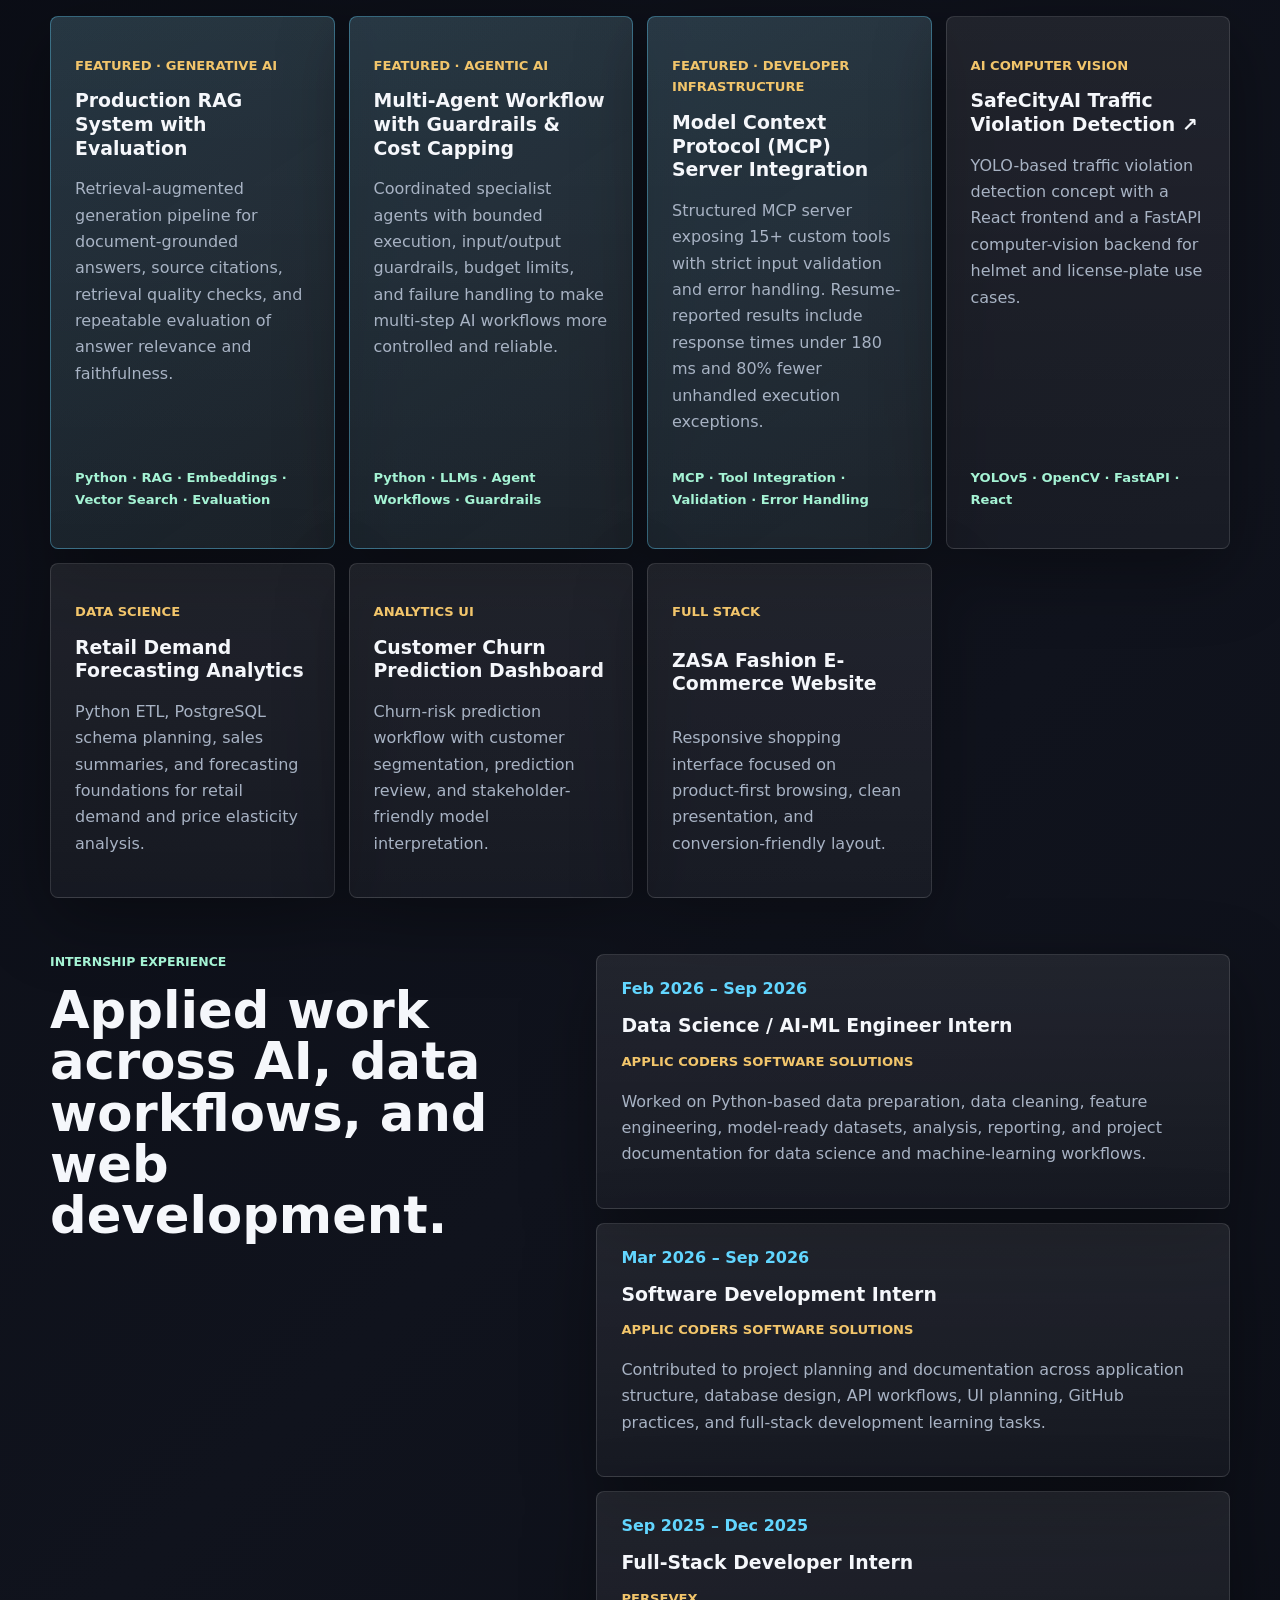
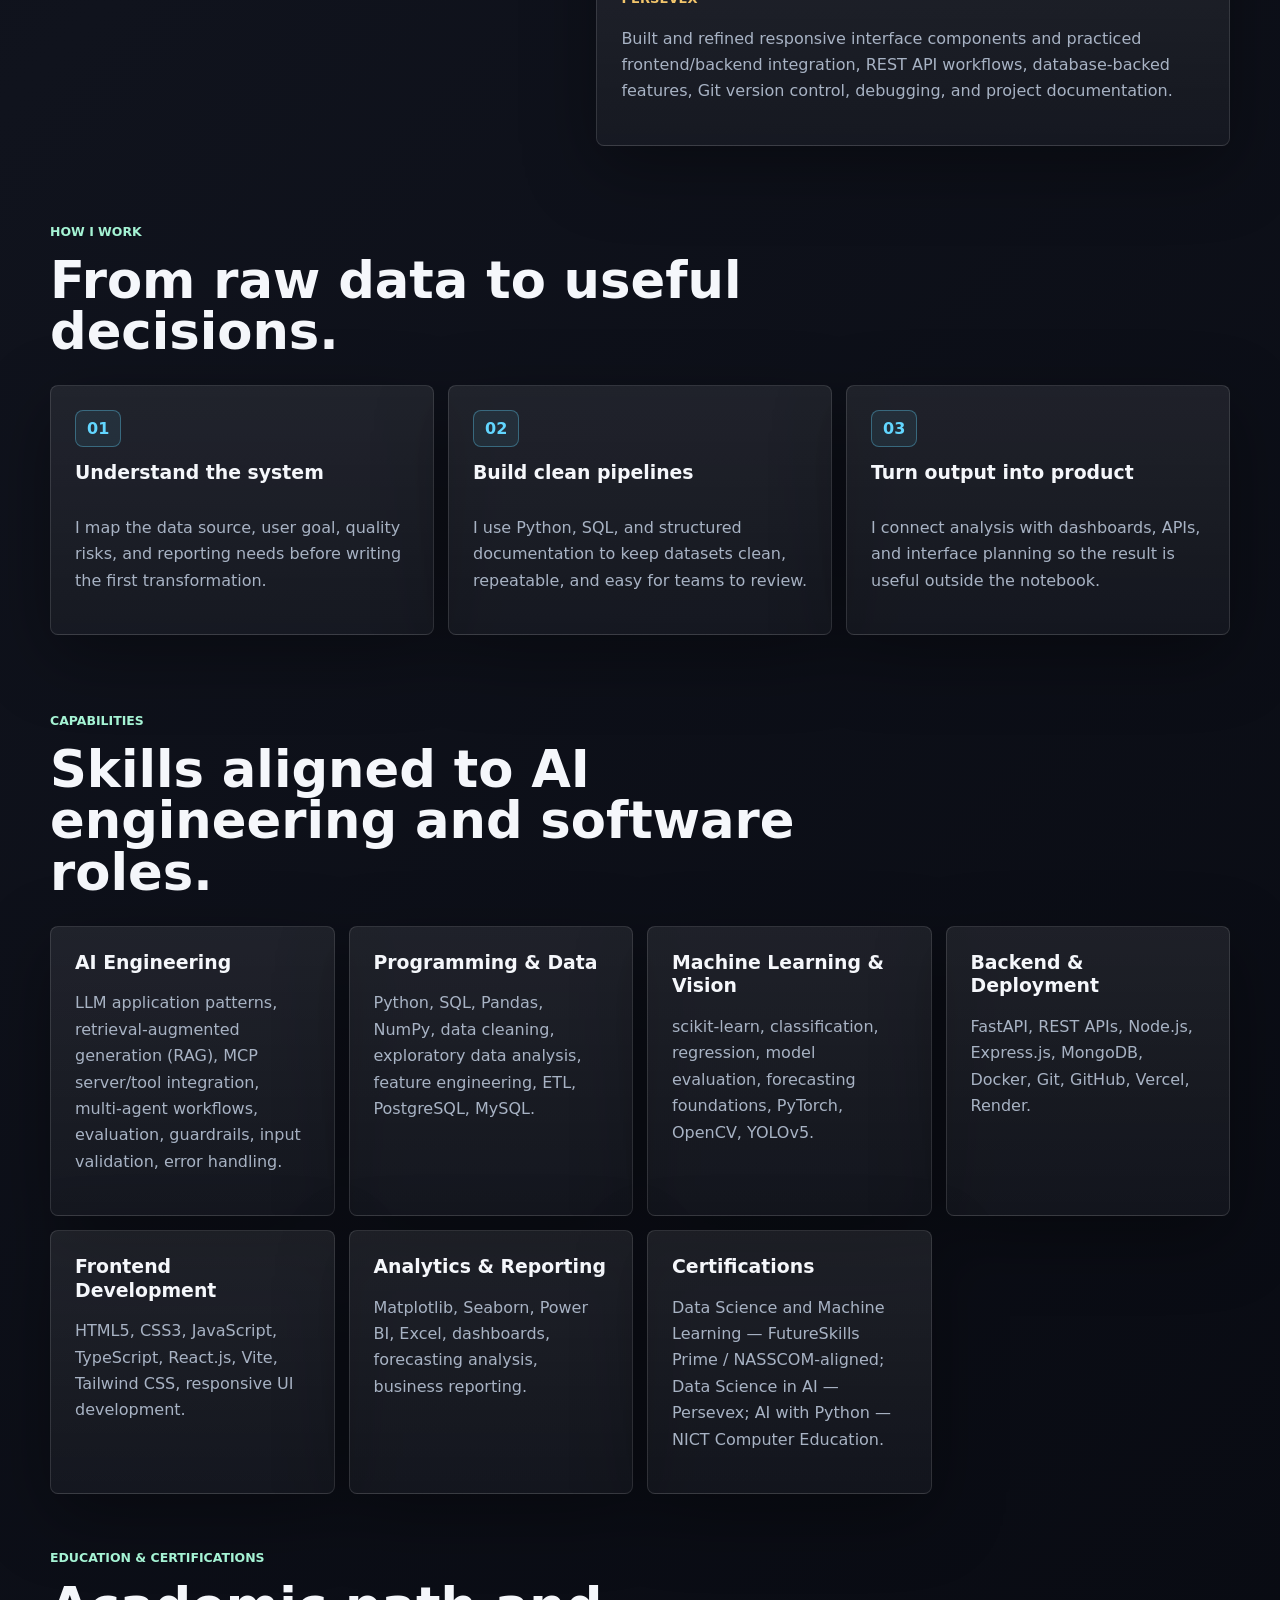
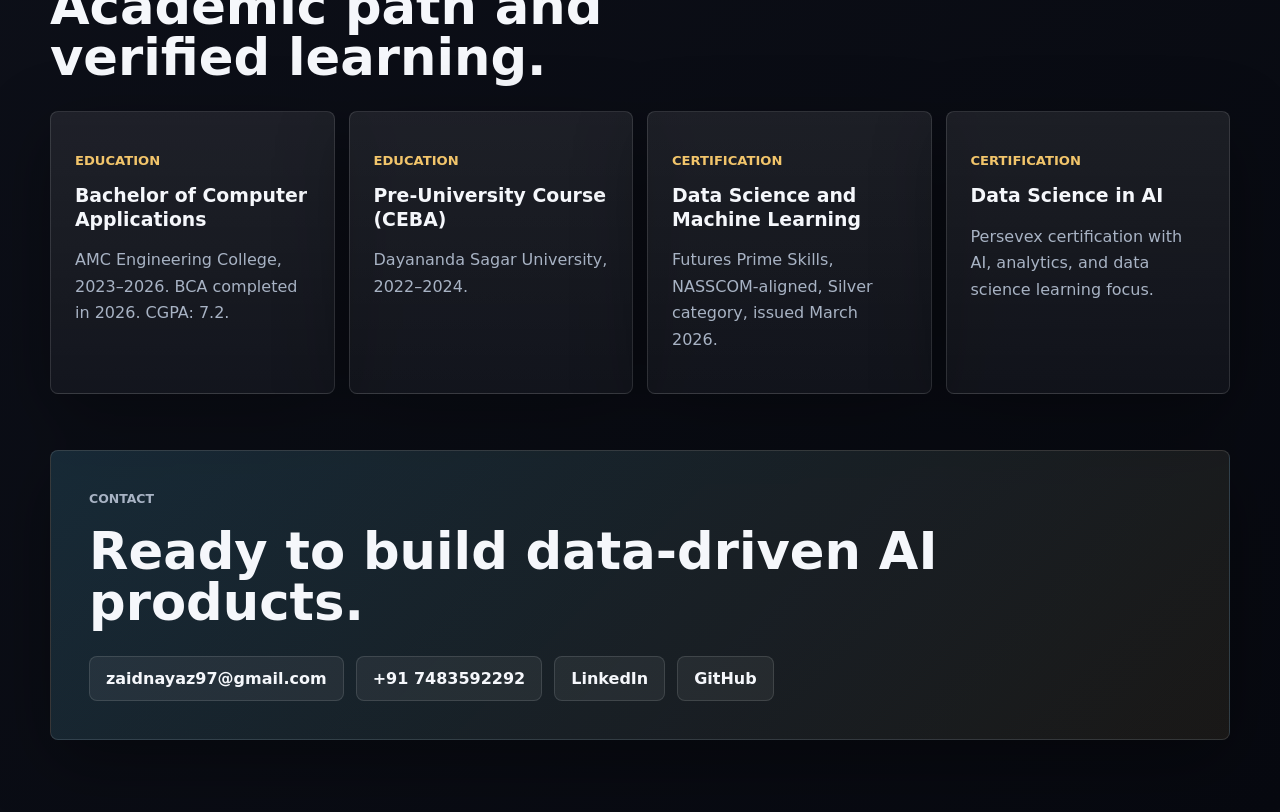
==== commit e8628c61: "Refresh portfolio experience, skills, education and AI projects" ====
--- a/index.html
+++ b/index.html
@@ -3,12 +3,12 @@
   <head>
     <meta charset="utf-8" />
     <meta name="viewport" content="width=device-width, initial-scale=1" />
-    <title>Mohammed Zaid Nayaz | Data Scientist & AI Engineer</title>
+    <title>Mohammed Zaid Nayaz | AI Engineer & Software Developer</title>
     <meta
       name="description"
-      content="Portfolio of Mohammed Zaid Nayaz, Data Scientist, AI Engineer, and Full Stack Developer focused on Python, SQL, ETL, machine learning, and full-stack projects."
+      content="Portfolio of Mohammed Zaid Nayaz, BCA graduate focused on AI engineering, LLM applications, RAG systems, agent workflows, MCP integrations, machine learning, and software development."
     />
-    <link rel="stylesheet" href="styles.css?v=20260818-clean" />
+    <link rel="stylesheet" href="styles.css?v=20261028-refresh" />
   </head>
   <body>
     <div class="progress" aria-hidden="true"></div>
@@ -22,18 +22,16 @@
         <a href="#skills">Skills</a>
         <a href="#contact">Contact</a>
       </nav>
-      <a class="nav-cta" href="Mohammed_Zaid_Nayaz_Rachan_Style_Resume.pdf">Resume</a>
+      <a class="nav-cta" href="resume.html">Resume</a>
     </header>
 
     <main id="home">
       <section class="hero section-panel">
         <div class="hero-copy reveal">
-          <p class="eyebrow">Data Scientist | AI Engineer | Full Stack Developer</p>
-          <h1>Building AI data systems with product-grade execution.</h1>
+          <p class="eyebrow">AI Engineer | Software Developer | Data Science</p>
+          <h1>Building reliable AI systems and useful software.</h1>
           <p class="hero-text">
-            I am Mohammed Zaid Nayaz, a BCA graduate with hands-on internship
-            experience in data science, Python analytics, SQL, ETL workflows,
-            machine learning fundamentals, and full-stack engineering.
+            I am Mohammed Zaid Nayaz, a BCA graduate focused on AI engineering and software development. My projects span retrieval-augmented generation (RAG), multi-agent workflows, MCP tool integration, computer vision, data analytics, and full-stack applications.
           </p>
           <div class="hero-actions">
             <a class="button primary" href="#work">Explore Work</a>
@@ -49,9 +47,9 @@
             <h2>Mohammed Zaid Nayaz</h2>
             <p>Bengaluru, India</p>
             <div class="role-pills" aria-label="Portfolio roles">
-              <span>Data Scientist</span>
               <span>AI Engineer</span>
-              <span>Full Stack Developer</span>
+              <span>Software Developer</span>
+              <span>Data Science</span>
             </div>
           </div>
         </aside>
@@ -68,8 +66,8 @@
             <dd>Selected projects across RAG systems, agent workflows, MCP integration, computer vision, analytics, and full-stack development.</dd>
           </div>
           <div>
-            <dt>Feb 2026</dt>
-            <dd>Started Data Science / AI Engineer internship with Applic Coders Software Solution.</dd>
+            <dt>2026</dt>
+            <dd>Completed internship experience across AI/data workflows and full-stack development at Applic Coders Software Solutions.</dd>
           </div>
           <div>
             <dt>7.2</dt>
@@ -98,7 +96,7 @@
       <section id="work" class="section-panel">
         <div class="section-heading reveal">
           <p class="eyebrow">Selected Projects</p>
-          <h2>Work that connects data, AI, and usable interfaces.</h2>
+          <h2>Selected work across AI engineering, machine learning, and software.</h2>
         </div>
 
         <div class="project-grid">
@@ -137,7 +135,7 @@
 
           <article class="project-card reveal">
             <p class="project-kicker">AI Computer Vision</p>
-            <h3>SafeCityAI Traffic Violation Detection</h3>
+            <h3><a href="https://github.com/zaidnayaz/SafeCityAi-trafficviolation" target="_blank" rel="noreferrer">SafeCityAI Traffic Violation Detection ↗</a></h3>
             <p>
               YOLO-based traffic violation detection concept with a React frontend
               and a FastAPI computer-vision backend for helmet and license-plate use cases.
@@ -177,18 +175,38 @@
       <section id="experience" class="section-panel split">
         <div class="section-heading reveal">
           <p class="eyebrow">Internship Experience</p>
-          <h2>Hands-on learning across data science, AI engineering, and full-stack planning.</h2>
+          <h2>Applied work across AI, data workflows, and web development.</h2>
         </div>
 
         <div class="timeline">
           <article class="timeline-item reveal">
-            <span>Feb 2026 - Present</span>
-            <h3>Data Science / AI Engineer Intern</h3>
-            <p class="company">Applic Coders Software Solution</p>
-            <p>
-              Working on Python analytics, SQL and ETL foundations, feature
-              engineering, model-ready dataset preparation, reporting, and
-              professional project documentation for GitHub-ready delivery.
+            <span>Feb 2026 – Sep 2026</span>
+            <h3>Data Science / AI-ML Engineer Intern</h3>
+            <p class="company">Applic Coders Software Solutions</p>
+            <p>
+              Worked on Python-based data preparation, data cleaning, feature engineering,
+              model-ready datasets, analysis, reporting, and project documentation for
+              data science and machine-learning workflows.
+            </p>
+          </article>
+          <article class="timeline-item reveal">
+            <span>Mar 2026 – Sep 2026</span>
+            <h3>Software Development Intern</h3>
+            <p class="company">Applic Coders Software Solutions</p>
+            <p>
+              Contributed to project planning and documentation across application
+              structure, database design, API workflows, UI planning, GitHub practices,
+              and full-stack development learning tasks.
+            </p>
+          </article>
+          <article class="timeline-item reveal">
+            <span>Sep 2025 – Dec 2025</span>
+            <h3>Full-Stack Developer Intern</h3>
+            <p class="company">Persevex</p>
+            <p>
+              Built and refined responsive interface components and practiced
+              frontend/backend integration, REST API workflows, database-backed features,
+              Git version control, debugging, and project documentation.
             </p>
           </article>
         </div>
@@ -231,27 +249,40 @@
       <section id="skills" class="section-panel">
         <div class="section-heading reveal">
           <p class="eyebrow">Capabilities</p>
-          <h2>Technical stack and operating strengths.</h2>
+          <h2>Skills aligned to AI engineering and software roles.</h2>
         </div>
 
         <div class="skill-matrix">
           <div class="skill-block reveal">
-            <h3>Data Science</h3>
-            <p>Python, Pandas, NumPy, SQL, ETL, EDA, data cleaning, feature engineering, reporting.</p>
-          </div>
-          <div class="skill-block reveal">
-            <h3>Machine Learning</h3>
-            <p>Supervised learning, model evaluation, forecasting, churn prediction, computer vision, YOLO.</p>
-          </div>
-          <div class="skill-block reveal">
-            <h3>Full Stack</h3>
-            <p>React.js, Node.js, Express.js, REST APIs, MongoDB, MySQL, PostgreSQL.</p>
+            <h3>AI Engineering</h3>
+            <p>LLM application patterns, retrieval-augmented generation (RAG), MCP server/tool integration, multi-agent workflows, evaluation, guardrails, input validation, error handling.</p>
+          </div>
+          <div class="skill-block reveal">
+            <h3>Programming &amp; Data</h3>
+            <p>Python, SQL, Pandas, NumPy, data cleaning, exploratory data analysis, feature engineering, ETL, PostgreSQL, MySQL.</p>
+          </div>
+          <div class="skill-block reveal">
+            <h3>Machine Learning &amp; Vision</h3>
+            <p>scikit-learn, classification, regression, model evaluation, forecasting foundations, PyTorch, OpenCV, YOLOv5.</p>
+          </div>
+          <div class="skill-block reveal">
+            <h3>Backend &amp; Deployment</h3>
+            <p>FastAPI, REST APIs, Node.js, Express.js, MongoDB, Docker, Git, GitHub, Vercel, Render.</p>
+          </div>
+          <div class="skill-block reveal">
+            <h3>Frontend Development</h3>
+            <p>HTML5, CSS3, JavaScript, TypeScript, React.js, Vite, Tailwind CSS, responsive UI development.</p>
+          </div>
+          <div class="skill-block reveal">
+            <h3>Analytics &amp; Reporting</h3>
+            <p>Matplotlib, Seaborn, Power BI, Excel, dashboards, forecasting analysis, business reporting.</p>
           </div>
           <div class="skill-block reveal">
             <h3>Certifications</h3>
-            <p>Futures Prime Data Science and Machine Learning, Persevex Data Science in AI, AI with Python.</p>
-          </div>
-        </div>
+            <p>Data Science and Machine Learning — FutureSkills Prime / NASSCOM-aligned; Data Science in AI — Persevex; AI with Python — NICT Computer Education.</p>
+          </div>
+        </div>
+
       </section>
 
       <section class="section-panel credentials-section">
@@ -264,12 +295,12 @@
           <article class="credential-card reveal">
             <p class="project-kicker">Education</p>
             <h3>Bachelor of Computer Applications</h3>
-            <p>AMC Engineering College, 2023 - 2026. Overall CGPA: 7.2.</p>
+            <p>AMC Engineering College, 2023–2026. BCA completed in 2026. CGPA: 7.2.</p>
           </article>
           <article class="credential-card reveal">
             <p class="project-kicker">Education</p>
-            <h3>Pre-University Degree</h3>
-            <p>Dayanand Sagar University, 2022 - 2024.</p>
+            <h3>Pre-University Course (CEBA)</h3>
+            <p>Dayananda Sagar University, 2022–2024.</p>
           </article>
           <article class="credential-card reveal">
             <p class="project-kicker">Certification</p>
@@ -296,6 +327,6 @@
       </section>
     </main>
 
-    <script src="script.js?v=20260818-clean"></script>
+    <script src="script.js?v=20261028-refresh"></script>
   </body>
 </html>
--- a/styles.css
+++ b/styles.css
@@ -415,6 +415,21 @@
   justify-content: space-between;
 }
 
+.featured-project {
+  border-color: rgba(98, 214, 255, 0.38);
+  background:
+    linear-gradient(145deg, rgba(98, 214, 255, 0.12), rgba(165, 243, 212, 0.045)),
+    linear-gradient(180deg, rgba(255, 255, 255, 0.08), rgba(255, 255, 255, 0.035));
+}
+
+.project-stack {
+  margin-top: auto;
+  padding-top: 16px;
+  color: var(--accent-2) !important;
+  font-size: 0.82rem;
+  font-weight: 700;
+}
+
 .project-kicker,
 .company {
   color: var(--gold) !important;
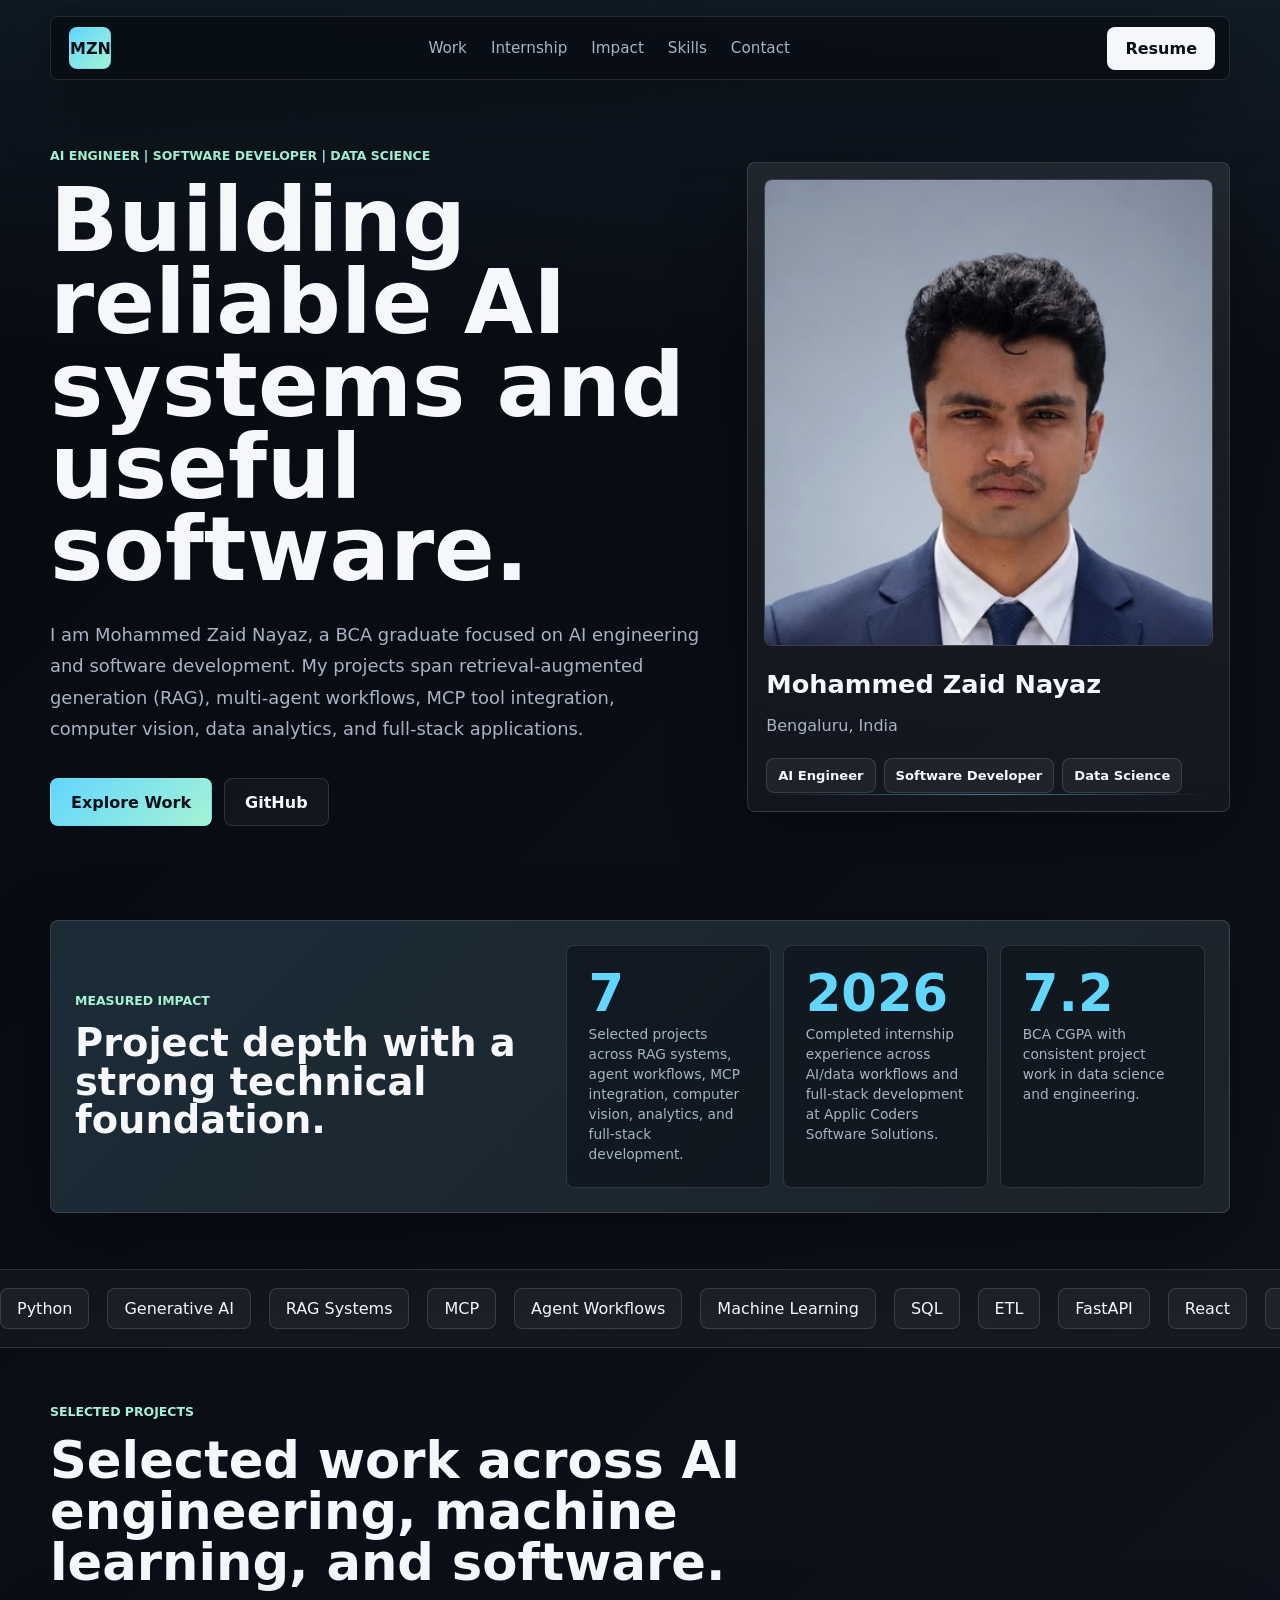
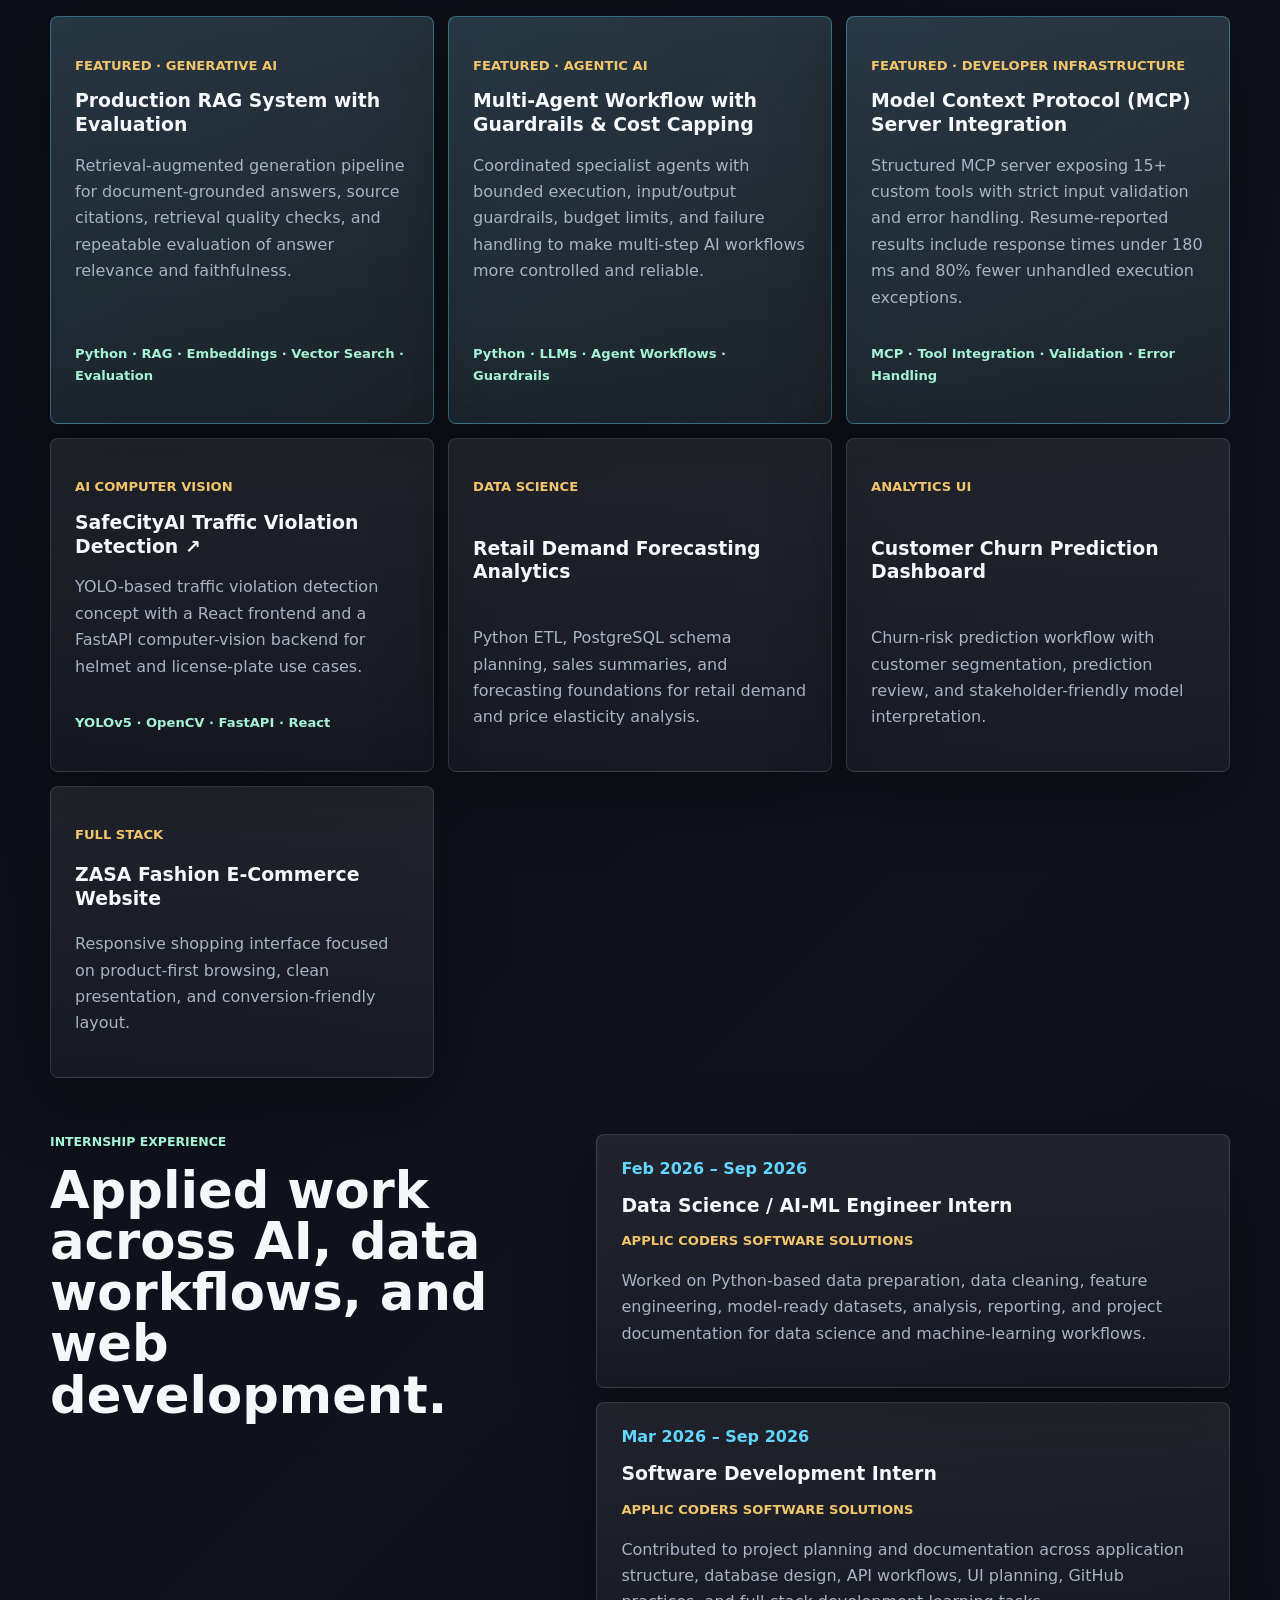
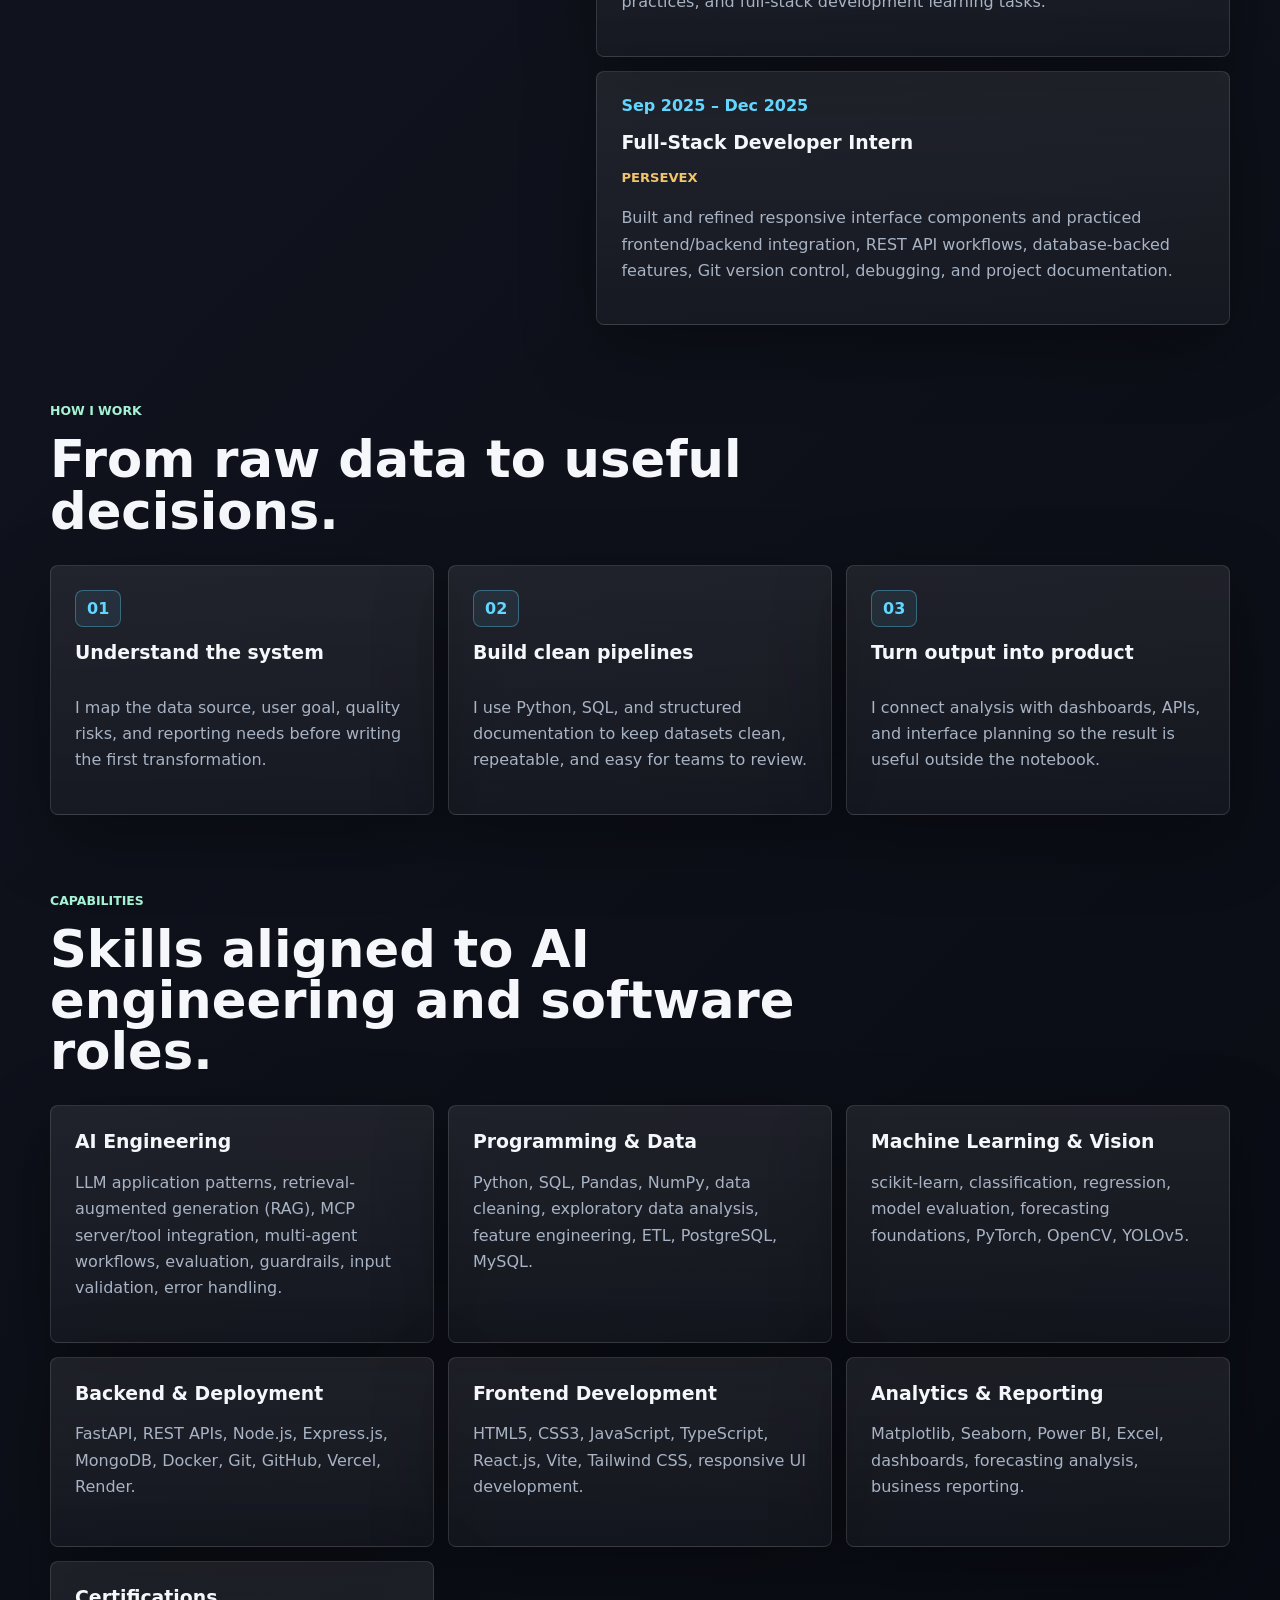
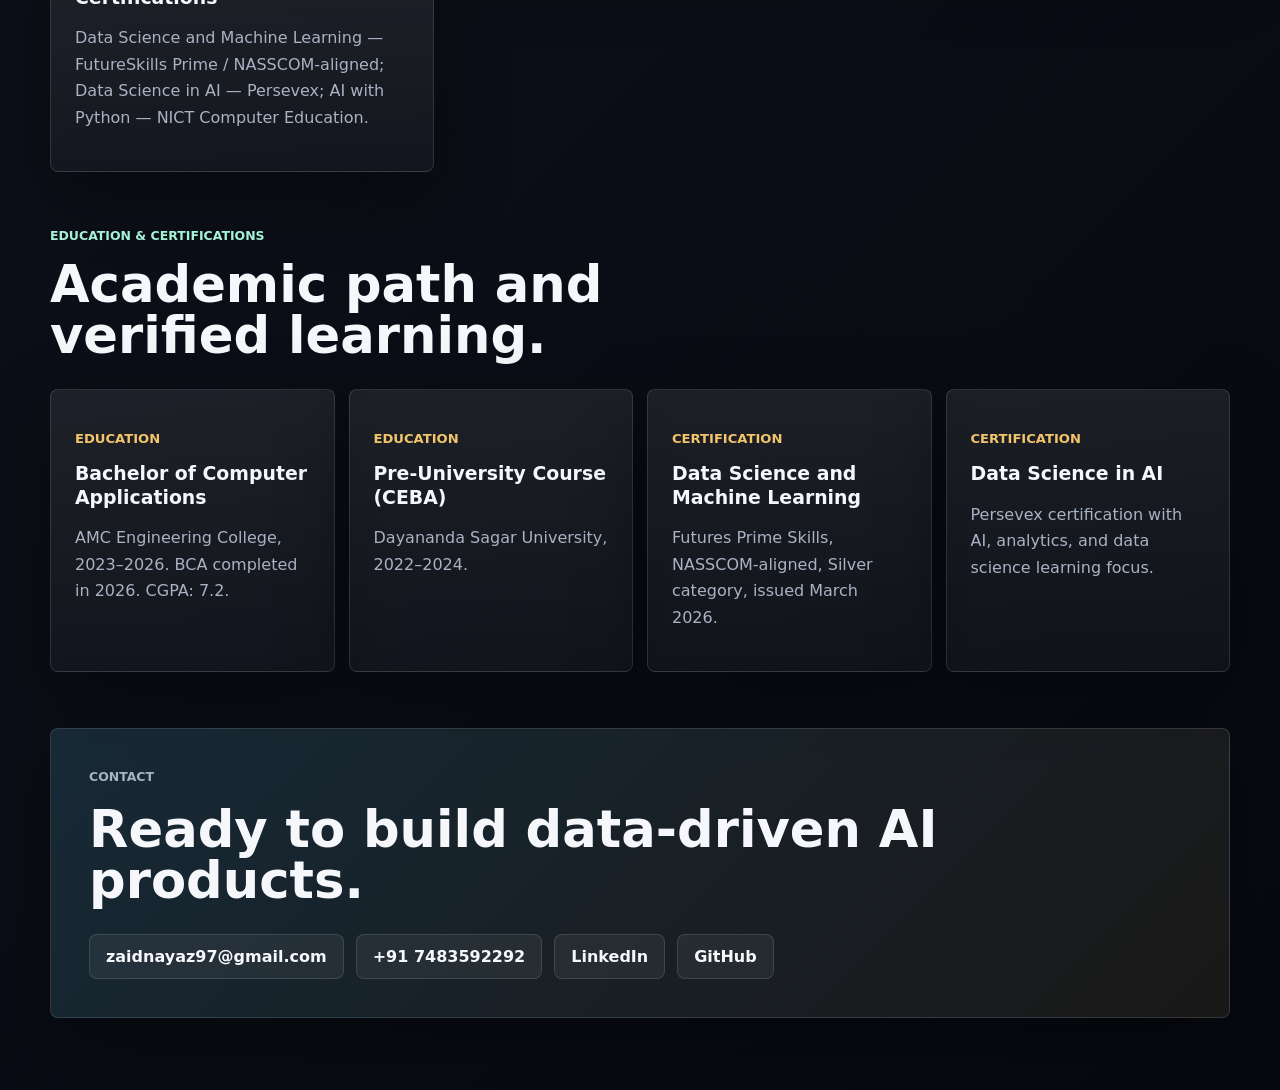
==== commit 3e0b50e4: "Refresh core skill highlights for AI engineering roles" ====
--- a/index.html
+++ b/index.html
@@ -79,17 +79,18 @@
       <section class="ticker" aria-label="Core skill highlights">
         <div class="ticker-track">
           <span>Python</span>
-          <span>Pandas</span>
+          <span>Generative AI</span>
+          <span>RAG Systems</span>
+          <span>MCP</span>
+          <span>Agent Workflows</span>
           <span>Machine Learning</span>
+          <span>SQL</span>
           <span>ETL</span>
-          <span>SQL</span>
-          <span>Data Cleaning</span>
-          <span>Feature Engineering</span>
+          <span>FastAPI</span>
           <span>React</span>
-          <span>Node.js</span>
+          <span>YOLOv5</span>
           <span>PostgreSQL</span>
           <span>GitHub</span>
-          <span>Team Leadership</span>
         </div>
       </section>
 
--- a/styles.css
+++ b/styles.css
@@ -396,8 +396,12 @@
 .skill-matrix,
 .credential-grid {
   display: grid;
+  grid-template-columns: repeat(3, minmax(0, 1fr));
+  gap: 14px;
+}
+
+.credential-grid {
   grid-template-columns: repeat(4, minmax(0, 1fr));
-  gap: 14px;
 }
 
 .project-card,
@@ -539,8 +543,11 @@
   .project-grid,
   .skill-matrix,
   .credential-grid,
-  .impact-band,
   .story-grid {
+    grid-template-columns: repeat(2, minmax(0, 1fr));
+  }
+
+  .impact-band {
     grid-template-columns: 1fr;
   }
 
